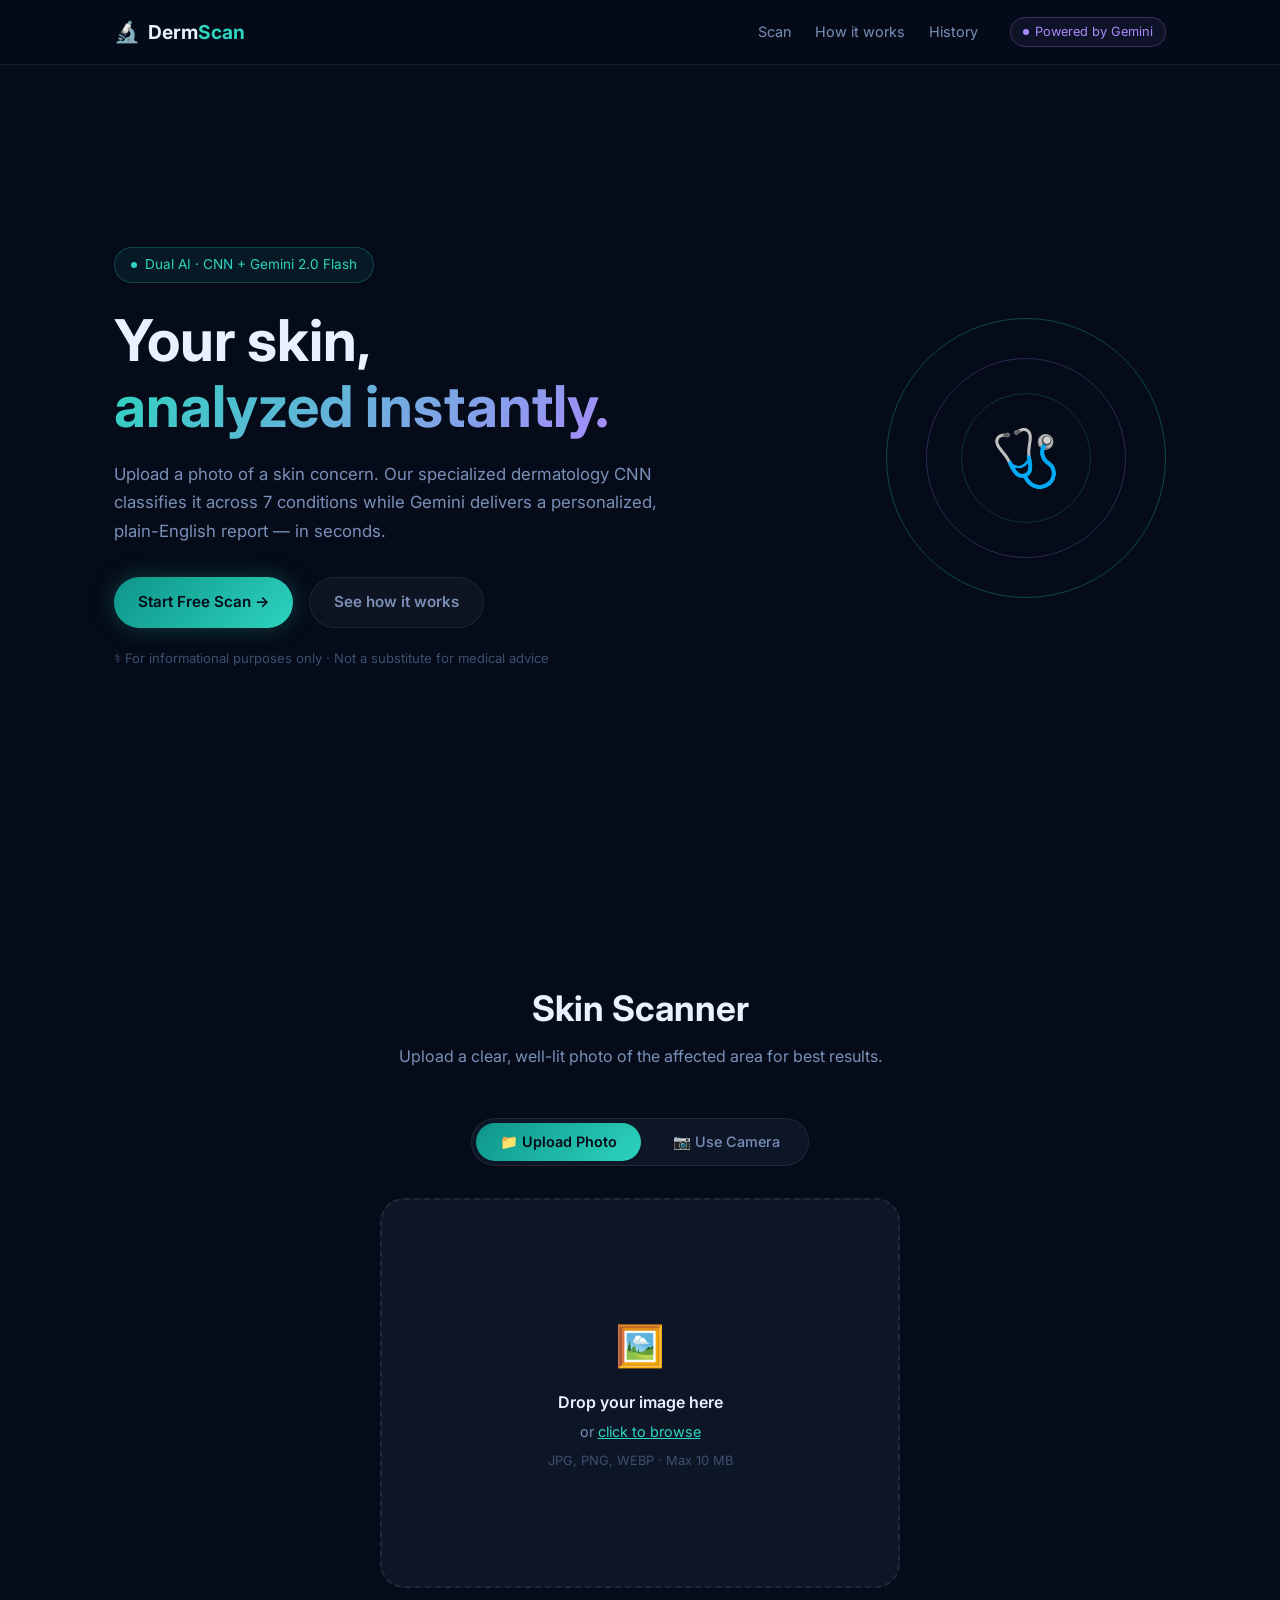
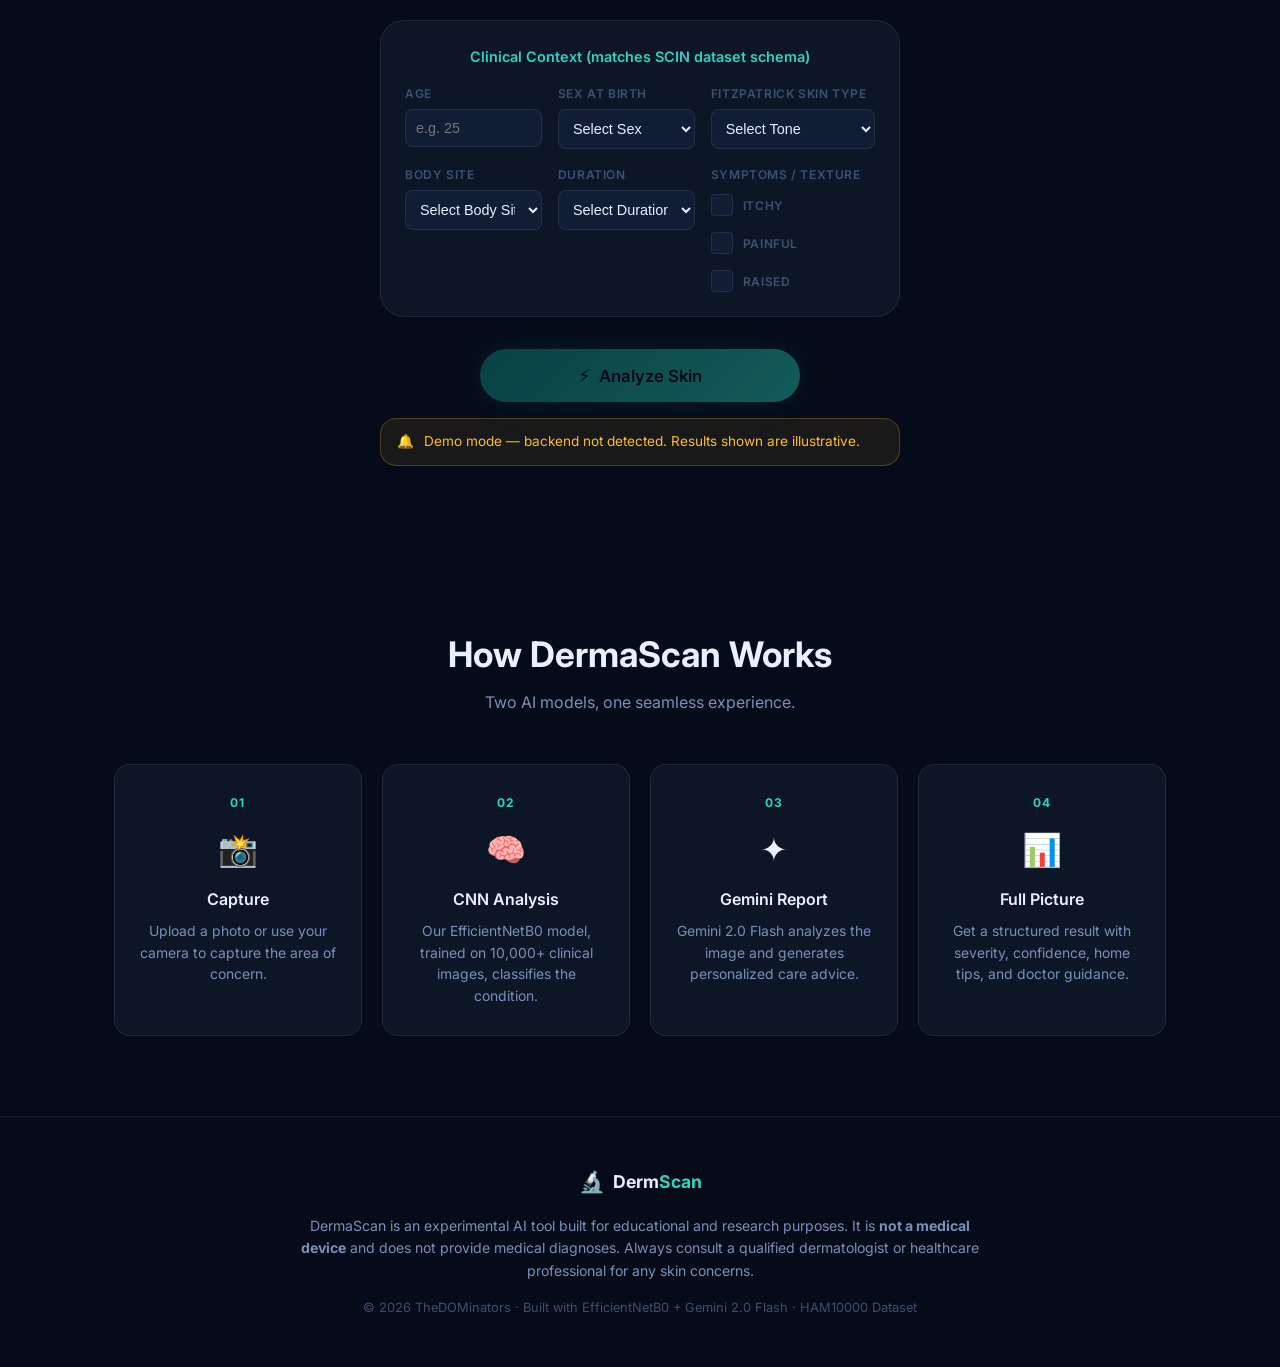
==== docs/index.html @ 25f5c659 "changed frontend to docs" ====
<!DOCTYPE html>
<html lang="en">
<head>
  <meta charset="UTF-8" />
  <meta name="viewport" content="width=device-width, initial-scale=1.0" />
  <title>DermaScan — AI Skin Condition Analyzer</title>
  <meta name="description" content="Upload a photo of a skin concern and get an instant dual-AI analysis powered by a specialized CNN and Gemini 2.0 Flash." />
  <meta name="theme-color" content="#050b18" />
  <meta property="og:title" content="DermaScan — AI Skin Condition Analyzer" />
  <meta property="og:description" content="Instant skin analysis powered by clinical AI + Gemini 2.0 Flash." />
  <link rel="preconnect" href="https://fonts.googleapis.com" />
  <link href="https://fonts.googleapis.com/css2?family=Inter:wght@300;400;500;600;700&display=swap" rel="stylesheet" />
  <link rel="stylesheet" href="https://cdnjs.cloudflare.com/ajax/libs/cropperjs/1.6.1/cropper.min.css" />
  <link rel="stylesheet" href="style.css" />
</head>
<body>

  <!-- Particles background -->
  <div id="particles" aria-hidden="true"></div>

  <!-- ── Navbar ───────────────────────────────────────────────────── -->
  <nav id="navbar">
    <div class="nav-inner">
      <a href="#" class="nav-logo">
        <span class="logo-icon">🔬</span>
        <span class="logo-text">Derm<span class="accent">Scan</span></span>
      </a>
      <div class="nav-links">
        <a href="#scanner">Scan</a>
        <a href="#how-it-works">How it works</a>
        <a href="#history">History</a>
      </div>
      <div class="nav-badge">
        <span class="gemini-dot"></span>Powered by Gemini
      </div>
    </div>
  </nav>

  <!-- ── Hero ─────────────────────────────────────────────────────── -->
  <section id="hero">
    <div class="hero-content">
      <div class="hero-chip">
        <span class="chip-dot"></span> Dual AI · CNN + Gemini 2.0 Flash
      </div>
      <h1 class="hero-title">
        Your skin,<br/>
        <span class="gradient-text">analyzed instantly.</span>
      </h1>
      <p class="hero-subtitle">
        Upload a photo of a skin concern. Our specialized dermatology CNN classifies it across
        7 conditions while Gemini delivers a personalized, plain-English report — in seconds.
      </p>
      <div class="hero-actions">
        <a href="#scanner" class="btn btn-primary" id="hero-cta">Start Free Scan →</a>
        <a href="#how-it-works" class="btn btn-ghost">See how it works</a>
      </div>
      <p class="hero-disclaimer">
        ⚕️ For informational purposes only · Not a substitute for medical advice
      </p>
    </div>
    <div class="hero-visual" aria-hidden="true">
      <div class="hero-ring ring-1"></div>
      <div class="hero-ring ring-2"></div>
      <div class="hero-ring ring-3"></div>
      <div class="hero-icon">🩺</div>
    </div>
  </section>

  <!-- ── Scanner ───────────────────────────────────────────────────── -->
  <section id="scanner">
    <div class="section-header">
      <h2>Skin Scanner</h2>
      <p>Upload a clear, well-lit photo of the affected area for best results.</p>
    </div>

    <!-- Tab switcher -->
    <div class="tab-bar" role="tablist">
      <button class="tab active" id="tab-upload" role="tab" aria-selected="true" aria-controls="panel-upload">
        📁 Upload Photo
      </button>
      <button class="tab" id="tab-camera" role="tab" aria-selected="false" aria-controls="panel-camera">
        📷 Use Camera
      </button>
    </div>

    <!-- Upload panel -->
    <div id="panel-upload" class="tab-panel" role="tabpanel">
      <div id="drop-zone" class="drop-zone" tabindex="0" aria-label="Click or drag an image here">
        <div class="drop-zone-ring" id="drop-ring"></div>
        <div class="drop-zone-inner">
          <div class="drop-icon">🖼️</div>
          <p class="drop-label">Drop your image here</p>
          <p class="drop-sub">or <span class="link-text">click to browse</span></p>
          <p class="drop-formats">JPG, PNG, WEBP · Max 10 MB</p>
        </div>
        <input type="file" id="file-input" accept="image/*" hidden aria-label="Upload skin image" />
      </div>
    </div>

    <!-- Camera panel -->
    <div id="panel-camera" class="tab-panel hidden" role="tabpanel">
      <div class="camera-wrapper">
        <video id="camera-video" autoplay playsinline muted></video>
        <div class="camera-overlay-ring"></div>
        <button id="snap-btn" class="btn btn-snap" aria-label="Take photo">📸 Capture</button>
        <button id="camera-stop" class="btn btn-ghost btn-sm camera-stop-btn" aria-label="Stop camera">✕ Stop</button>
      </div>
      <canvas id="camera-canvas" hidden></canvas>
    </div>

    <!-- Image preview -->
    <div id="preview-section" class="preview-section hidden">
      <div class="preview-card">
        <img id="preview-img" src="" alt="Uploaded skin image preview" />
        <button id="change-btn" class="btn btn-ghost btn-sm preview-change" aria-label="Change image">↩ Change</button>
      </div>
    </div>

    <!-- Patient Details -->
    <div id="patient-details" class="patient-details">
      <p class="details-title">Clinical Context (matches SCIN dataset schema)</p>
      <div class="details-grid">
        <div class="input-group">
          <label for="input-age">Age</label>
          <input type="number" id="input-age" step="5" min="0" max="100" placeholder="e.g. 25" />
        </div>
        <div class="input-group">
          <label for="input-gender">Sex at Birth</label>
          <select id="input-gender">
            <option value="">Select Sex</option>
            <option value="male">Male</option>
            <option value="female">Female</option>
            <option value="other">Other / Unspecified</option>
          </select>
        </div>
        <div class="input-group">
          <label for="input-skin-type">Fitzpatrick Skin Type</label>
          <select id="input-skin-type">
            <option value="">Select Tone</option>
            <option value="Type I">Type I (Pale, always burns)</option>
            <option value="Type II">Type II (Fair, usually burns)</option>
            <option value="Type III">Type III (Creamy, sometimes burns)</option>
            <option value="Type IV">Type IV (Olive, rarely burns)</option>
            <option value="Type V">Type V (Brown, very rarely burns)</option>
            <option value="Type VI">Type VI (Black, never burns)</option>
          </select>
        </div>
        <div class="input-group">
          <label for="input-localization">Body Site</label>
          <select id="input-localization">
            <option value="">Select Body Site</option>
            <option value="Face">Face</option>
            <option value="Head / Neck">Head / Neck</option>
            <option value="Chest / Abdomen">Chest / Abdomen</option>
            <option value="Back">Back</option>
            <option value="Arm / Hand">Arm / Hand</option>
            <option value="Leg / Foot">Leg / Foot</option>
            <option value="Genital / Groin">Genital / Groin</option>
            <option value="Scalp">Scalp</option>
            <option value="Trunk">Trunk (General)</option>
          </select>
        </div>
        <div class="input-group">
          <label for="input-duration">Duration</label>
          <select id="input-duration">
            <option value="">Select Duration</option>
            <option value="Days">A few days</option>
            <option value="Weeks">A few weeks</option>
            <option value="Months">A few months</option>
            <option value="Years">Years (Chronic)</option>
          </select>
        </div>
        <div class="input-group checkboxes">
          <label>Symptoms / Texture</label>
          <div class="checkbox-row">
            <label class="cb-label"><input type="checkbox" id="input-itchy" /> Itchy</label>
            <label class="cb-label"><input type="checkbox" id="input-painful" /> Painful</label>
            <label class="cb-label"><input type="checkbox" id="input-raised" /> Raised</label>
          </div>
        </div>
      </div>
    </div>

    <!-- Analyze button -->
    <div class="scan-actions">
      <button id="analyze-btn" class="btn btn-analyze" disabled aria-label="Analyze skin image">
        <span class="analyze-icon">⚡</span>
        <span id="analyze-label">Analyze Skin</span>
      </button>
    </div>

    <!-- Backend status notice -->
    <div id="demo-notice" class="demo-notice hidden">
      <span>🔔</span>
      <span>Demo mode — backend not detected. Results shown are illustrative.</span>
    </div>
  </section>

  <!-- ── Results ───────────────────────────────────────────────────── -->
  <section id="results" class="hidden">
    <div class="section-header">
      <h2>Analysis Results</h2>
      <p>Two AI systems working together to give you the full picture.</p>
    </div>

    <div class="results-grid">

      <!-- CNN Panel -->
      <div class="result-card cnn-card" id="cnn-panel">
        <div class="card-header">
          <div class="card-label cnn-label">
            <span class="label-dot teal-dot"></span> CNN Classification
          </div>
          <div id="cnn-loader" class="card-loader">
            <div class="skeleton skeleton-title"></div>
            <div class="skeleton skeleton-bar"></div>
            <div class="skeleton skeleton-bar short"></div>
            <div class="skeleton skeleton-bar shorter"></div>
          </div>
        </div>
        <div id="cnn-content" class="card-content hidden">
          <div class="condition-header">
            <div>
              <p class="condition-label">Detected Condition</p>
              <h3 id="cnn-condition" class="condition-name"></h3>
              <p id="cnn-common" class="condition-common"></p>
            </div>
            <div id="severity-pill" class="severity-pill"></div>
          </div>

          <div id="cnn-description" class="condition-description"></div>

          <div class="confidence-section">
            <p class="section-label">Top Predictions</p>
            <div id="confidence-bars" class="confidence-bars"></div>
          </div>

          <div id="seek-doctor-cta" class="seek-doctor hidden">
            <span class="cta-icon">🏥</span>
            <div>
              <strong>See a dermatologist soon</strong>
              <p>This condition warrants professional evaluation.</p>
            </div>
          </div>

          <div id="demo-cnn-tag" class="demo-tag hidden">⚡ Demo prediction</div>
        </div>
      </div>

      <!-- Gemini Panel -->
      <div class="result-card gemini-card" id="gemini-panel">
        <div class="card-header">
          <div class="card-label gemini-label">
            <span class="label-dot violet-dot"></span> Gemini AI Report
          </div>
          <div class="gemini-model-badge">gemini-3.1-pro ✦</div>
        </div>
        <div id="gemini-loader" class="card-loader">
          <div class="skeleton skeleton-title"></div>
          <div class="skeleton skeleton-text"></div>
          <div class="skeleton skeleton-text short"></div>
          <div class="skeleton skeleton-text"></div>
          <div class="skeleton skeleton-text shorter"></div>
        </div>
        <div id="gemini-content" class="card-content hidden">

          <div class="gemini-section">
            <p class="gemini-section-title">📋 What we observe</p>
            <p id="gemini-observations" class="gemini-text"></p>
          </div>

          <div class="gemini-section">
            <p class="gemini-section-title">💬 Explanation</p>
            <p id="gemini-explanation" class="gemini-text"></p>
          </div>

          <div id="urgency-banner" class="urgency-banner">
            <span id="urgency-icon" class="urgency-icon"></span>
            <div>
              <strong id="urgency-label"></strong>
              <p id="urgency-reason" class="urgency-reason"></p>
            </div>
          </div>

          <div class="gemini-two-col">
            <div class="gemini-section">
              <p class="gemini-section-title">💡 Care tips</p>
              <ul id="care-tips" class="gemini-list"></ul>
            </div>
            <div class="gemini-section">
              <p class="gemini-section-title">❓ Ask your doctor</p>
              <ul id="doctor-questions" class="gemini-list"></ul>
            </div>
          </div>

          <div class="gemini-disclaimer">
            <span>⚕️</span>
            <p id="gemini-disclaimer-text"></p>
          </div>

          <div id="demo-gemini-tag" class="demo-tag hidden">⚡ Demo report</div>
        </div>
      </div>
    </div>

    <div class="results-actions">
      <button id="new-scan-btn" class="btn btn-primary">🔄 New Scan</button>
    </div>
  </section>

  <!-- ── How it works ──────────────────────────────────────────────── -->
  <section id="how-it-works">
    <div class="section-header">
      <h2>How DermaScan Works</h2>
      <p>Two AI models, one seamless experience.</p>
    </div>
    <div class="steps-grid">
      <div class="step-card">
        <div class="step-num">01</div>
        <div class="step-icon">📸</div>
        <h3>Capture</h3>
        <p>Upload a photo or use your camera to capture the area of concern.</p>
      </div>
      <div class="step-card">
        <div class="step-num">02</div>
        <div class="step-icon">🧠</div>
        <h3>CNN Analysis</h3>
        <p>Our EfficientNetB0 model, trained on 10,000+ clinical images, classifies the condition.</p>
      </div>
      <div class="step-card">
        <div class="step-num">03</div>
        <div class="step-icon">✦</div>
        <h3>Gemini Report</h3>
        <p>Gemini 2.0 Flash analyzes the image and generates personalized care advice.</p>
      </div>
      <div class="step-card">
        <div class="step-num">04</div>
        <div class="step-icon">📊</div>
        <h3>Full Picture</h3>
        <p>Get a structured result with severity, confidence, home tips, and doctor guidance.</p>
      </div>
    </div>
  </section>

  <!-- ── Scan History ──────────────────────────────────────────────── -->
  <section id="history" class="hidden">
    <div class="section-header">
      <h2>Scan History</h2>
      <p>Your last 5 scans, stored locally in your browser.</p>
      <button id="clear-history" class="btn btn-ghost btn-sm">Clear history</button>
    </div>
    <div id="history-grid" class="history-grid"></div>
  </section>

  <!-- ── Footer ────────────────────────────────────────────────────── -->
  <footer id="footer">
    <div class="footer-inner">
      <div class="footer-logo">
        <span class="logo-icon">🔬</span>
        <span class="logo-text">Derm<span class="accent">Scan</span></span>
      </div>
      <p class="footer-disclaimer">
        DermaScan is an experimental AI tool built for educational and research purposes.
        It is <strong>not a medical device</strong> and does not provide medical diagnoses.
        Always consult a qualified dermatologist or healthcare professional for any skin concerns.
      </p>
      <p class="footer-copy">© 2026 TheDOMinators · Built with EfficientNetB0 + Gemini 2.0 Flash · HAM10000 Dataset</p>
    </div>
  </footer>

  <!-- ── Image Editor Modal ────────────────────────────────────── -->
  <div id="editor-modal" class="modal hidden">
    <div class="modal-content editor-content">
      <div class="modal-header">
        <h3>Prepare Image</h3>
        <button class="btn-close" id="editor-close">✕</button>
      </div>
      <div class="editor-body">
        <div class="cropper-container">
          <img id="editor-img" src="" alt="Image to crop" />
        </div>
        <div class="editor-controls">
          <p class="control-hint">Adjust exposure to match professional dermoscopy</p>
          
          <div class="control-group">
            <label>Brightness</label>
            <input type="range" id="adj-brightness" min="0" max="200" value="100" />
          </div>
          <div class="control-group">
            <label>Contrast</label>
            <input type="range" id="adj-contrast" min="0" max="200" value="100" />
          </div>
          <div class="control-group">
            <label>Saturation</label>
            <input type="range" id="adj-saturation" min="0" max="200" value="100" />
          </div>

          <div class="editor-actions-secondary">
            <button id="btn-rotate" class="btn btn-ghost btn-sm" title="Rotate 90°">🔄 Rotate</button>
            <button id="btn-reset-adj" class="btn btn-ghost btn-sm">🧹 Reset All</button>
          </div>
        </div>
      </div>
      <div class="modal-footer">
        <button id="editor-cancel" class="btn btn-ghost">Cancel</button>
        <button id="editor-apply" class="btn btn-primary">Apply & Save →</button>
      </div>
    </div>
  </div>

  <script src="https://cdnjs.cloudflare.com/ajax/libs/cropperjs/1.6.1/cropper.min.js"></script>
  <script src="main.js"></script>
</body>
</html>
---- docs/style.css ----
/* ── Tokens ─────────────────────────────────────────── */
:root {
  --bg: #050b18; --bg2: #0d1627; --bg3: #111d35;
  --glass: rgba(255,255,255,0.04); --glass-h: rgba(255,255,255,0.07);
  --border: rgba(255,255,255,0.08); --border-h: rgba(255,255,255,0.18);
  --teal: #2dd4bf; --teal-d: #0d9488; --teal-glow: rgba(45,212,191,0.25);
  --violet: #a78bfa; --violet-d: #7c3aed; --violet-glow: rgba(167,139,250,0.25);
  --emerald: #34d399; --amber: #fbbf24; --red: #f87171;
  --text: #e8f1ff; --text2: #7a90b8; --text3: #3d5070;
  --font: 'Inter', system-ui, sans-serif;
  --r: 16px; --r-lg: 24px; --r-pill: 999px;
}
*, *::before, *::after { box-sizing: border-box; margin: 0; padding: 0; }
html { scroll-behavior: smooth; }
body { background: var(--bg); color: var(--text); font-family: var(--font);
  font-size: 16px; line-height: 1.6; overflow-x: hidden; }
a { color: inherit; text-decoration: none; }
button { cursor: pointer; font-family: var(--font); }
.hidden { display: none !important; }
.accent { color: var(--teal); }

/* ── Particles ──────────────────────────────────────── */
#particles { position: fixed; inset: 0; pointer-events: none; z-index: 0; overflow: hidden; }
.particle { position: absolute; border-radius: 50%;
  background: radial-gradient(circle, var(--teal) 0%, transparent 70%);
  animation: float-p linear infinite; opacity: 0; }
@keyframes float-p {
  0% { transform: translateY(100vh) scale(0); opacity: 0; }
  10% { opacity: 0.15; }
  90% { opacity: 0.08; }
  100% { transform: translateY(-10vh) scale(1); opacity: 0; }
}

/* ── Navbar ─────────────────────────────────────────── */
#navbar { position: fixed; top: 0; width: 100%; z-index: 100;
  background: rgba(5,11,24,0.8); backdrop-filter: blur(20px);
  border-bottom: 1px solid var(--border); }
.nav-inner { max-width: 1100px; margin: 0 auto; padding: 0 24px;
  height: 64px; display: flex; align-items: center; gap: 32px; }
.nav-logo { display: flex; align-items: center; gap: 8px; font-weight: 700; font-size: 1.2rem; }
.logo-icon { font-size: 1.3rem; }
.nav-links { display: flex; gap: 24px; margin-left: auto; }
.nav-links a { color: var(--text2); font-size: 0.9rem; transition: color .2s; }
.nav-links a:hover { color: var(--teal); }
.nav-badge { display: flex; align-items: center; gap: 6px; font-size: 0.8rem;
  color: var(--violet); padding: 4px 12px; border: 1px solid var(--violet-glow);
  border-radius: var(--r-pill); background: rgba(167,139,250,0.07); }
.gemini-dot { width: 6px; height: 6px; border-radius: 50%;
  background: var(--violet); animation: blink 2s ease-in-out infinite; }
@keyframes blink { 0%,100%{opacity:1} 50%{opacity:0.3} }

/* ── Buttons ────────────────────────────────────────── */
.btn { display: inline-flex; align-items: center; gap: 8px; padding: 12px 24px;
  border-radius: var(--r-pill); border: none; font-size: 0.95rem; font-weight: 600;
  transition: all .2s; white-space: nowrap; }
.btn-primary { background: linear-gradient(135deg, var(--teal-d), var(--teal));
  color: #050b18; box-shadow: 0 0 24px var(--teal-glow); }
.btn-primary:hover { transform: translateY(-2px); box-shadow: 0 0 40px var(--teal-glow); }
.btn-ghost { background: var(--glass); color: var(--text2);
  border: 1px solid var(--border); backdrop-filter: blur(8px); }
.btn-ghost:hover { border-color: var(--border-h); color: var(--text); background: var(--glass-h); }
.btn-sm { padding: 8px 16px; font-size: 0.85rem; }
.btn-analyze { width: 100%; max-width: 320px; justify-content: center; padding: 16px 32px;
  font-size: 1.05rem; background: linear-gradient(135deg, var(--teal-d), var(--teal));
  color: #050b18; border: none; border-radius: var(--r-pill);
  box-shadow: 0 0 32px var(--teal-glow); transition: all .3s; }
.btn-analyze:hover:not(:disabled) { transform: translateY(-3px); box-shadow: 0 0 56px var(--teal-glow); }
.btn-analyze:disabled { opacity: 0.4; cursor: not-allowed; }
.btn-snap { background: rgba(45,212,191,0.15); color: var(--teal);
  border: 2px solid var(--teal); border-radius: var(--r-pill);
  padding: 12px 28px; font-size: 1rem; font-weight: 600; }
.btn-snap:hover { background: rgba(45,212,191,0.3); }

/* ── Section layout ─────────────────────────────────── */
section { position: relative; z-index: 1; max-width: 1100px;
  margin: 0 auto; padding: 80px 24px; }
.section-header { text-align: center; margin-bottom: 48px; }
.section-header h2 { font-size: clamp(1.6rem, 3vw, 2.2rem); font-weight: 700; margin-bottom: 8px; }
.section-header p { color: var(--text2); font-size: 1rem; }

/* ── Hero ───────────────────────────────────────────── */
#hero { min-height: 100vh; display: flex; align-items: center;
  justify-content: space-between; gap: 48px; padding-top: 96px; max-width: 1100px; }
.hero-content { flex: 1; max-width: 580px; }
.hero-chip { display: inline-flex; align-items: center; gap: 8px; font-size: 0.85rem;
  color: var(--teal); padding: 6px 16px; border: 1px solid var(--teal-glow);
  border-radius: var(--r-pill); background: rgba(45,212,191,0.07); margin-bottom: 24px; }
.chip-dot { width: 6px; height: 6px; border-radius: 50%;
  background: var(--teal); animation: blink 1.5s ease-in-out infinite; }
.hero-title { font-size: clamp(2.4rem, 5vw, 3.6rem); font-weight: 700;
  line-height: 1.15; margin-bottom: 20px; }
.gradient-text { background: linear-gradient(135deg, var(--teal), var(--violet));
  -webkit-background-clip: text; -webkit-text-fill-color: transparent; background-clip: text; }
.hero-subtitle { color: var(--text2); font-size: 1.05rem; line-height: 1.7; margin-bottom: 32px; }
.hero-actions { display: flex; gap: 16px; flex-wrap: wrap; margin-bottom: 20px; }
.hero-disclaimer { color: var(--text3); font-size: 0.82rem; }
.hero-visual { flex: 0 0 auto; position: relative; width: 280px; height: 280px; display: grid;
  place-items: center; }
.hero-ring { position: absolute; border-radius: 50%; border: 1px solid; animation: spin-ring linear infinite; }
.ring-1 { width: 280px; height: 280px; border-color: rgba(45,212,191,0.3); animation-duration: 12s; }
.ring-2 { width: 200px; height: 200px; border-color: rgba(167,139,250,0.25); animation-duration: 8s; animation-direction: reverse; }
.ring-3 { width: 130px; height: 130px; border-color: rgba(45,212,191,0.2); animation-duration: 16s; }
@keyframes spin-ring { from{transform:rotate(0deg)} to{transform:rotate(360deg)} }
.hero-icon { font-size: 3.5rem; animation: pulse-icon 3s ease-in-out infinite; }
@keyframes pulse-icon { 0%,100%{transform:scale(1)} 50%{transform:scale(1.1)} }

/* ── Tabs ───────────────────────────────────────────── */
.tab-bar { display: flex; gap: 8px; background: var(--bg2); border-radius: var(--r-pill);
  padding: 4px; width: fit-content; margin: 0 auto 32px; border: 1px solid var(--border); }
.tab { padding: 10px 24px; border-radius: var(--r-pill); border: none;
  background: transparent; color: var(--text2); font-size: 0.9rem; font-weight: 500; transition: all .2s; }
.tab.active { background: linear-gradient(135deg, var(--teal-d), var(--teal));
  color: #050b18; font-weight: 600; }

/* ── Drop Zone ──────────────────────────────────────── */
.drop-zone { position: relative; width: 100%; max-width: 520px; margin: 0 auto;
  aspect-ratio: 4/3; border-radius: var(--r-lg); border: 2px dashed var(--border);
  display: grid; place-items: center; cursor: pointer; transition: all .3s;
  overflow: hidden; background: var(--bg2); }
.drop-zone:hover, .drop-zone.drag-over { border-color: var(--teal); background: rgba(45,212,191,0.04); }
.drop-zone.drag-over { transform: scale(1.01); box-shadow: 0 0 40px var(--teal-glow); }
.drop-zone-ring { position: absolute; inset: -2px; border-radius: inherit;
  border: 2px solid transparent; pointer-events: none; }
.drop-zone.scanning .drop-zone-ring {
  border-color: var(--teal);
  animation: scan-spin 1.5s linear infinite;
  background: conic-gradient(from 0deg, var(--teal) 0%, transparent 60%);
  -webkit-mask: padding-box, padding-box;
  mask: padding-box, padding-box; }
@keyframes scan-spin { to { transform: rotate(360deg); } }
.drop-zone-inner { text-align: center; padding: 32px; z-index: 1; }
.drop-icon { font-size: 2.5rem; margin-bottom: 12px; }
.drop-label { font-size: 1rem; font-weight: 600; margin-bottom: 4px; }
.drop-sub { color: var(--text2); font-size: 0.9rem; }
.link-text { color: var(--teal); cursor: pointer; text-decoration: underline; }
.drop-formats { color: var(--text3); font-size: 0.8rem; margin-top: 8px; }

/* ── Camera ─────────────────────────────────────────── */
.camera-wrapper { position: relative; width: 100%; max-width: 520px; margin: 0 auto;
  border-radius: var(--r-lg); overflow: hidden; background: #000;
  aspect-ratio: 4/3; display: grid; place-items: center; }
#camera-video { width: 100%; height: 100%; object-fit: cover; border-radius: var(--r-lg); }
.camera-overlay-ring { position: absolute; width: 60%; aspect-ratio: 1;
  border: 2px solid rgba(45,212,191,0.5); border-radius: 50%; pointer-events: none; }
#snap-btn { position: absolute; bottom: 20px; left: 50%; transform: translateX(-50%); z-index: 2; }
.camera-stop-btn { position: absolute; top: 12px; right: 12px; z-index: 2; }

/* ── Preview ────────────────────────────────────────── */
.preview-section { margin-top: 24px; }
.preview-card { position: relative; width: fit-content; margin: 0 auto; }
.preview-card img { max-width: 300px; max-height: 220px; object-fit: cover;
  border-radius: var(--r); border: 2px solid var(--teal); box-shadow: 0 0 24px var(--teal-glow); }
.preview-change { position: absolute; top: 8px; right: 8px; }
.scan-actions { text-align: center; margin-top: 32px; }
.analyze-icon { font-size: 1.1rem; }

/* ── Patient Details ────────────────────────────────── */
.patient-details { margin: 32px auto; max-width: 520px; background: var(--bg2);
  padding: 24px; border-radius: var(--r-lg); border: 1px solid var(--border); }
.details-title { font-size: 0.9rem; font-weight: 600; color: var(--teal); margin-bottom: 16px; text-align: center; }
.details-grid { display: grid; grid-template-columns: 1fr 1fr 1.2fr; gap: 16px; }
.input-group { display: flex; flex-direction: column; gap: 6px; }
.input-group label { font-size: 0.75rem; font-weight: 600; color: var(--text3); text-transform: uppercase; letter-spacing: 0.05em; }
.input-group input, .input-group select { background: var(--bg3); border: 1px solid var(--border);
  border-radius: 8px; padding: 10px; color: var(--text); font-size: 0.9rem; transition: all .2s; width: 100%; }
.input-group input:focus, .input-group select:focus { border-color: var(--teal); outline: none; background: rgba(45,212,191,0.03); }

/* ── Custom Checkboxes ─────────────────────────────── */
.checkbox-row { display: flex; gap: 16px; margin-top: 4px; flex-wrap: wrap; }
.cb-label { display: flex; align-items: center; gap: 10px; cursor: pointer;
  font-size: 0.88rem; color: var(--text2); transition: color .2s; }
.cb-label:hover { color: var(--text); }
.cb-label input[type="checkbox"] { appearance: none; -webkit-appearance: none;
  width: 18px; height: 18px; border: 1px solid var(--border); border-radius: 4px;
  background: var(--bg3); cursor: pointer; position: relative; transition: all .2s; }
.cb-label input[type="checkbox"]:checked { background: var(--teal); border-color: var(--teal);
  box-shadow: 0 0 10px var(--teal-glow); }
.cb-label input[type="checkbox"]:checked::after { content: '✓'; position: absolute;
  top: 50%; left: 50%; transform: translate(-50%, -50%); color: #050b18;
  font-size: 12px; font-weight: 800; }
.cb-label input[type="checkbox"]:focus { border-color: var(--teal); outline: none; }

/* ── Demo notice ────────────────────────────────────── */
.demo-notice { display: flex; align-items: center; gap: 10px; margin: 16px auto 0;
  max-width: 520px; padding: 12px 16px; border-radius: var(--r);
  background: rgba(251,191,36,0.08); border: 1px solid rgba(251,191,36,0.25);
  color: var(--amber); font-size: 0.85rem; }

/* ── Results ────────────────────────────────────────── */
.results-grid { display: grid; grid-template-columns: 1fr 1fr; gap: 24px; }
.result-card { border-radius: var(--r-lg); padding: 28px; background: var(--bg2);
  border: 1px solid var(--border); animation: fade-up .5s ease both; }
.cnn-card { border-top: 3px solid var(--teal); }
.gemini-card { border-top: 3px solid var(--violet); }
@keyframes fade-up {
  from { opacity: 0; transform: translateY(24px); }
  to   { opacity: 1; transform: translateY(0); }
}
.card-header { display: flex; justify-content: space-between; align-items: center; margin-bottom: 20px; }
.card-label { display: flex; align-items: center; gap: 8px; font-weight: 600; font-size: 0.9rem; }
.label-dot { width: 8px; height: 8px; border-radius: 50%; }
.teal-dot { background: var(--teal); box-shadow: 0 0 8px var(--teal); }
.violet-dot { background: var(--violet); box-shadow: 0 0 8px var(--violet); }
.gemini-model-badge { font-size: 0.75rem; color: var(--violet);
  padding: 3px 10px; border: 1px solid var(--violet-glow);
  border-radius: var(--r-pill); background: rgba(167,139,250,0.07); }

/* ── Skeletons ──────────────────────────────────────── */
.skeleton { border-radius: 6px; background: linear-gradient(90deg, var(--bg3) 25%, var(--bg2) 50%, var(--bg3) 75%);
  background-size: 200% 100%; animation: shimmer 1.5s infinite; margin-bottom: 12px; height: 16px; }
.skeleton-title { height: 24px; width: 65%; }
.skeleton-bar { height: 14px; }
.skeleton-text { height: 13px; }
.short { width: 75%; }
.shorter { width: 50%; }
@keyframes shimmer { 0%{background-position:200% 0} 100%{background-position:-200% 0} }

/* ── CNN content ────────────────────────────────────── */
.condition-header { display: flex; justify-content: space-between;
  align-items: flex-start; gap: 12px; margin-bottom: 16px; }
.condition-label { font-size: 0.75rem; color: var(--text3); text-transform: uppercase;
  letter-spacing: 0.08em; margin-bottom: 4px; }
.condition-name { font-size: 1.4rem; font-weight: 700; color: var(--text); }
.condition-common { color: var(--text2); font-size: 0.9rem; margin-top: 2px; }
.condition-description { color: var(--text2); font-size: 0.9rem; line-height: 1.6;
  margin-bottom: 20px; padding: 14px; background: var(--glass);
  border-radius: var(--r); border: 1px solid var(--border); }
.section-label { font-size: 0.75rem; text-transform: uppercase; letter-spacing: 0.08em;
  color: var(--text3); margin-bottom: 10px; }
.confidence-bars { display: flex; flex-direction: column; gap: 10px; }
.conf-item { display: flex; flex-direction: column; gap: 4px; }
.conf-header { display: flex; justify-content: space-between; font-size: 0.85rem; }
.conf-label { font-weight: 500; }
.conf-pct { color: var(--teal); font-weight: 600; }
.conf-track { height: 7px; background: var(--bg3); border-radius: var(--r-pill); overflow: hidden; }
.conf-fill { height: 100%; border-radius: var(--r-pill); width: 0;
  background: linear-gradient(90deg, var(--teal-d), var(--teal));
  transition: width 1s cubic-bezier(.4,0,.2,1); }
.conf-fill.top { box-shadow: 0 0 10px var(--teal-glow); }

/* ── Severity pill ──────────────────────────────────── */
.severity-pill { padding: 6px 14px; border-radius: var(--r-pill);
  font-size: 0.78rem; font-weight: 700; white-space: nowrap; }
.sev-low  { background: rgba(52,211,153,0.15); color: var(--emerald); border: 1px solid rgba(52,211,153,0.3); }
.sev-medium { background: rgba(251,191,36,0.15); color: var(--amber); border: 1px solid rgba(251,191,36,0.3); }
.sev-high  { background: rgba(248,113,113,0.15); color: var(--red); border: 1px solid rgba(248,113,113,0.3); }

/* ── Seek doctor CTA ────────────────────────────────── */
.seek-doctor { display: flex; align-items: flex-start; gap: 12px; margin-top: 20px;
  padding: 14px; border-radius: var(--r); background: rgba(248,113,113,0.07);
  border: 1px solid rgba(248,113,113,0.25); color: var(--text2); font-size: 0.88rem; }
.seek-doctor strong { display: block; color: var(--red); margin-bottom: 2px; }
.cta-icon { font-size: 1.4rem; flex-shrink: 0; }

/* ── Gemini content ─────────────────────────────────── */
.gemini-section { margin-bottom: 18px; }
.gemini-section-title { font-size: 0.82rem; font-weight: 700; color: var(--violet);
  text-transform: uppercase; letter-spacing: 0.06em; margin-bottom: 8px; }
.gemini-text { color: var(--text2); font-size: 0.9rem; line-height: 1.65; }
.gemini-list { display: flex; flex-direction: column; gap: 8px; list-style: none; padding: 0; }
.gemini-list li { color: var(--text2); font-size: 0.88rem; line-height: 1.5;
  padding: 8px 12px; background: var(--glass); border-radius: 8px;
  border-left: 3px solid var(--violet); }
.gemini-two-col { display: grid; grid-template-columns: 1fr 1fr; gap: 16px; }
.urgency-banner { display: flex; align-items: flex-start; gap: 12px; padding: 14px;
  border-radius: var(--r); margin-bottom: 18px; }
.urgency-banner.u-monitor { background: rgba(52,211,153,0.07); border: 1px solid rgba(52,211,153,0.25); }
.urgency-banner.u-schedule { background: rgba(251,191,36,0.07); border: 1px solid rgba(251,191,36,0.25); }
.urgency-banner.u-seek_care { background: rgba(248,113,113,0.07); border: 1px solid rgba(248,113,113,0.3); }
.urgency-icon { font-size: 1.5rem; }
.urgency-banner strong { display: block; margin-bottom: 2px; font-size: 0.95rem; }
.urgency-reason { color: var(--text2); font-size: 0.85rem; }
.gemini-disclaimer { display: flex; gap: 8px; padding: 12px;
  background: rgba(255,255,255,0.03); border-radius: 8px; margin-top: 12px;
  border: 1px solid var(--border); color: var(--text3); font-size: 0.8rem; line-height: 1.5; }
.demo-tag { margin-top: 12px; font-size: 0.75rem; color: var(--amber);
  padding: 4px 10px; border-radius: var(--r-pill);
  background: rgba(251,191,36,0.08); width: fit-content; }
.results-actions { text-align: center; margin-top: 32px; }

/* ── How it works ───────────────────────────────────── */
.steps-grid { display: grid; grid-template-columns: repeat(4, 1fr); gap: 20px; }
.step-card { background: var(--bg2); border: 1px solid var(--border);
  border-radius: var(--r); padding: 28px 20px; text-align: center;
  transition: border-color .2s, transform .2s; }
.step-card:hover { border-color: var(--teal-glow); transform: translateY(-4px); }
.step-num { font-size: 0.75rem; color: var(--teal); font-weight: 700;
  letter-spacing: 0.1em; margin-bottom: 12px; }
.step-icon { font-size: 2rem; margin-bottom: 12px; }
.step-card h3 { font-size: 1rem; font-weight: 600; margin-bottom: 8px; }
.step-card p { color: var(--text2); font-size: 0.87rem; line-height: 1.55; }

/* ── History ────────────────────────────────────────── */
.history-grid { display: grid; grid-template-columns: repeat(auto-fill, minmax(200px, 1fr)); gap: 16px; }
.history-card { background: var(--bg2); border: 1px solid var(--border); border-radius: var(--r);
  overflow: hidden; cursor: pointer; transition: all .2s; }
.history-card:hover { border-color: var(--teal-glow); transform: translateY(-2px); }
.history-thumb { width: 100%; aspect-ratio: 4/3; object-fit: cover; }
.history-info { padding: 12px; }
.history-condition { font-size: 0.88rem; font-weight: 600; margin-bottom: 2px; }
.history-meta { font-size: 0.78rem; color: var(--text3); }

/* ── Footer ─────────────────────────────────────────── */
#footer { border-top: 1px solid var(--border); padding: 48px 24px; text-align: center; }
.footer-inner { max-width: 700px; margin: 0 auto; }
.footer-logo { display: flex; align-items: center; justify-content: center; gap: 8px;
  font-size: 1.1rem; font-weight: 700; margin-bottom: 16px; }
.footer-disclaimer { color: var(--text2); font-size: 0.88rem; line-height: 1.6; margin-bottom: 16px; }
.footer-copy { color: var(--text3); font-size: 0.8rem; }

/* ── Responsive ─────────────────────────────────────── */
@media (max-width: 900px) {
  #hero { flex-direction: column; text-align: center; padding-top: 120px; }
  .hero-actions { justify-content: center; }
  .hero-visual { display: none; }
  .results-grid { grid-template-columns: 1fr; }
  .steps-grid { grid-template-columns: 1fr 1fr; }
  .gemini-two-col { grid-template-columns: 1fr; }
}
@media (max-width: 600px) {
  .nav-links { display: none; }
  .steps-grid { grid-template-columns: 1fr; }
  .condition-header { flex-direction: column; }
  .details-grid { grid-template-columns: 1fr; }
}

/* ── Modals ─────────────────────────────────────────── */
.modal { position: fixed; inset: 0; z-index: 200; display: grid; place-items: center;
  background: rgba(5,11,24,0.8); backdrop-filter: blur(12px); padding: 24px; }
.modal-content { background: var(--bg2); border: 1px solid var(--border);
  border-radius: var(--r-lg); width: 100%; max-width: 800px; max-height: 95vh;
  display: flex; flex-direction: column; overflow: hidden; animation: modal-in .3s ease-out; }
@keyframes modal-in { from{opacity:0; transform:scale(0.95)} to{opacity:1; transform:scale(1)} }
.modal-header { padding: 20px 24px; border-bottom: 1px solid var(--border);
  display: flex; justify-content: space-between; align-items: center; }
.modal-header h3 { font-size: 1.2rem; font-weight: 700; }
.btn-close { background: none; border: none; color: var(--text3); font-size: 1.2rem; transition: color .2s; }
.btn-close:hover { color: var(--text); }
.editor-body { flex: 1; overflow-y: auto; padding: 24px; display: grid; grid-template-columns: 1fr 280px; gap: 24px; }
@media (max-width: 800px) { .editor-body { grid-template-columns: 1fr; } }
.modal-footer { padding: 16px 24px; border-top: 1px solid var(--border);
  display: flex; justify-content: flex-end; gap: 12px; background: var(--bg); }

/* ── Editor specific ────────────────────────────────── */
.cropper-container { background: #000; border-radius: var(--r); overflow: hidden;
  width: 100%; min-height: 300px; display: grid; place-items: center; border: 1px solid var(--border); }
.cropper-container img { max-width: 100%; display: block; }
.editor-controls { display: flex; flex-direction: column; gap: 20px; }
.control-hint { font-size: 0.82rem; color: var(--text3); line-height: 1.5; margin-bottom: 8px; }
.control-group { display: flex; flex-direction: column; gap: 8px; }
.control-group label { font-size: 0.72rem; font-weight: 700; text-transform: uppercase; letter-spacing: 0.05em; color: var(--text2); }
.control-group input[type="range"] { -webkit-appearance: none; appearance: none;
  background: var(--bg3); height: 6px; border-radius: var(--r-pill); outline: none; cursor: pointer; }
.control-group input[type="range"]::-webkit-slider-thumb { -webkit-appearance: none;
  width: 20px; height: 20px; background: var(--teal); border-radius: 50%; cursor: pointer;
  box-shadow: 0 0 10px var(--teal-glow); border: 2px solid var(--bg2); transition: transform .1s; }
.control-group input[type="range"]::-webkit-slider-thumb:hover { transform: scale(1.1); }

.editor-actions-secondary { display: flex; gap: 8px; margin-top: auto; padding-top: 16px; border-top: 1px solid var(--border); }
.editor-actions-secondary .btn { flex: 1; justify-content: center; }
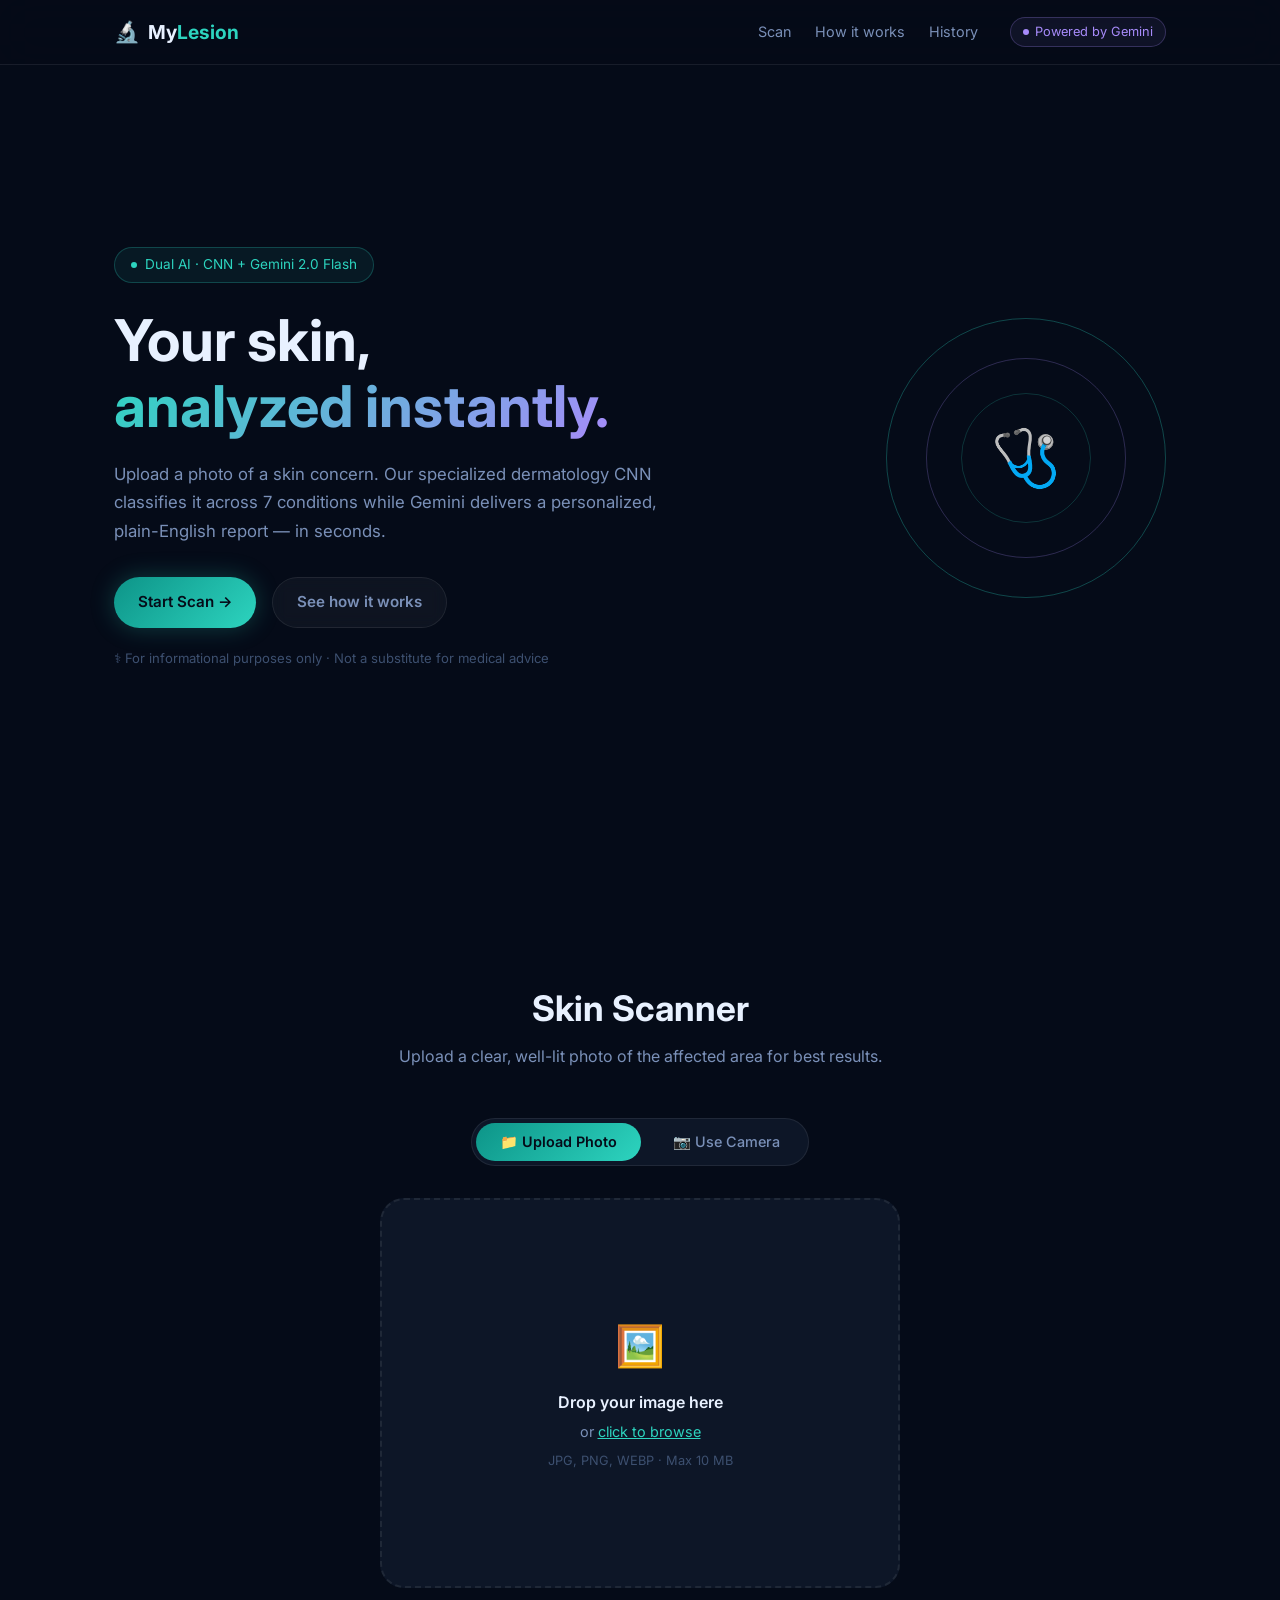
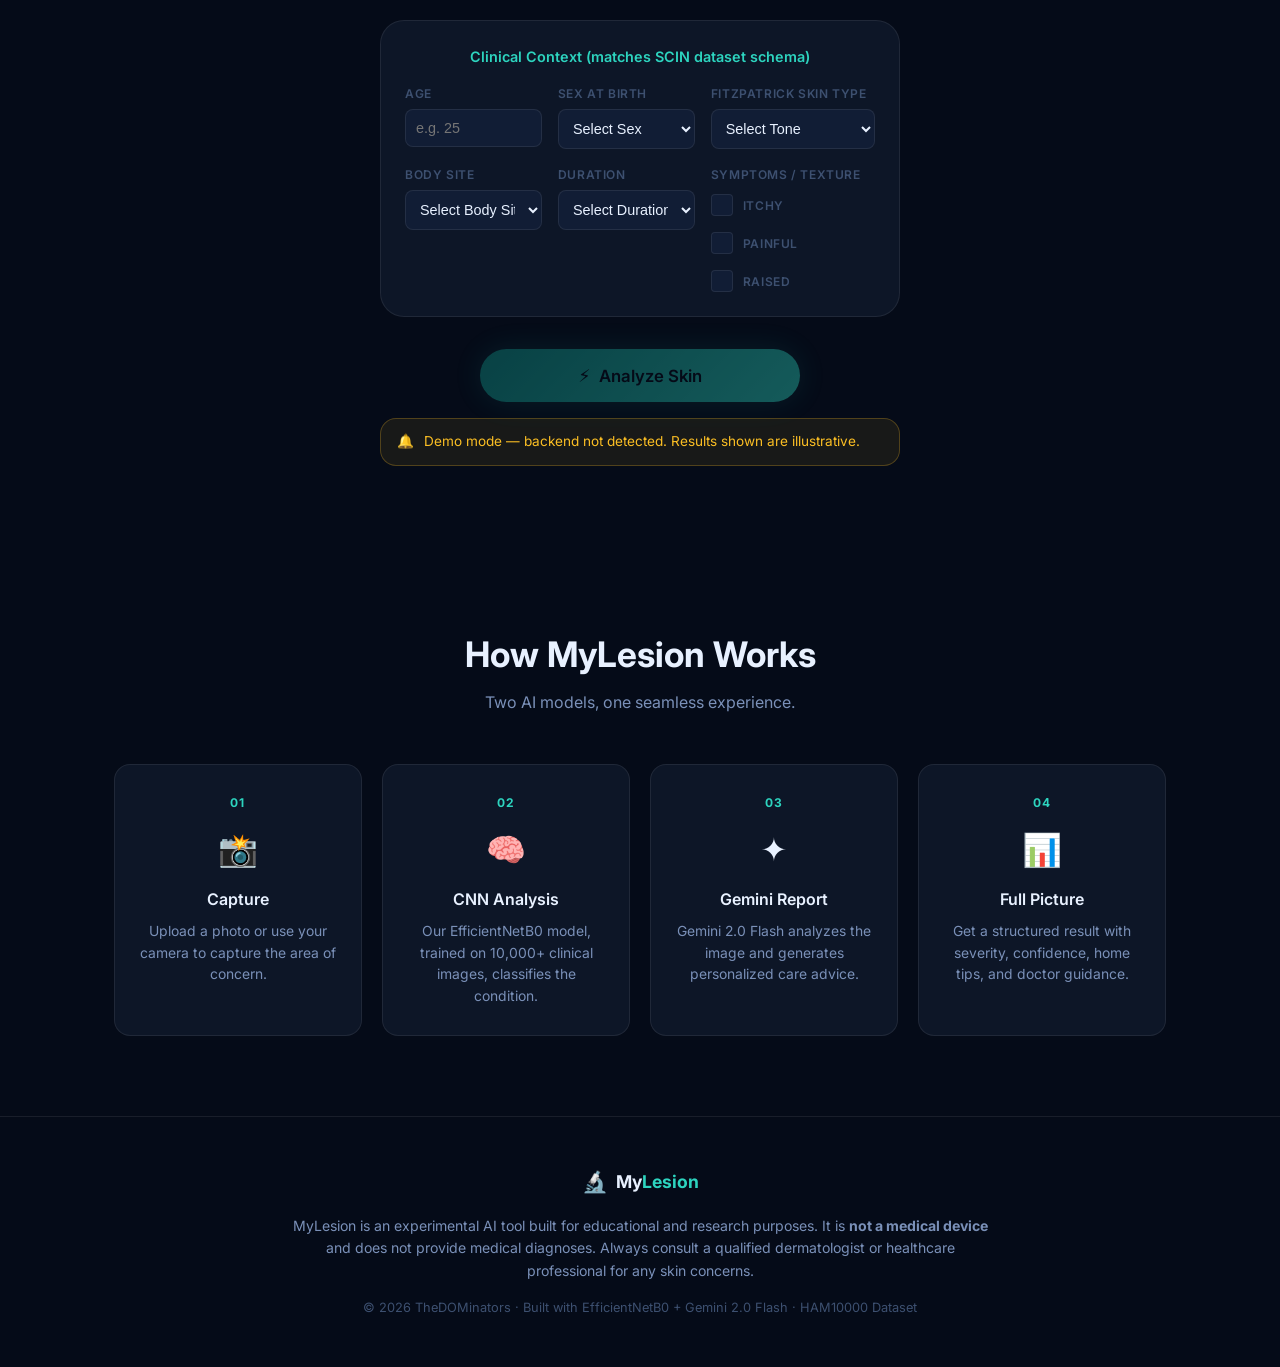
==== commit ea66a3b2: "Change to MyLesion" ====
--- a/docs/index.html
+++ b/docs/index.html
@@ -1,18 +1,21 @@
 <!DOCTYPE html>
 <html lang="en">
+
 <head>
   <meta charset="UTF-8" />
   <meta name="viewport" content="width=device-width, initial-scale=1.0" />
-  <title>DermaScan — AI Skin Condition Analyzer</title>
-  <meta name="description" content="Upload a photo of a skin concern and get an instant dual-AI analysis powered by a specialized CNN and Gemini 2.0 Flash." />
+  <title>MyLesion — AI Skin Condition Analyzer</title>
+  <meta name="description"
+    content="Upload a photo of a skin concern and get an instant dual-AI analysis powered by a specialized CNN and Gemini 2.0 Flash." />
   <meta name="theme-color" content="#050b18" />
-  <meta property="og:title" content="DermaScan — AI Skin Condition Analyzer" />
-  <meta property="og:description" content="Instant skin analysis powered by clinical AI + Gemini 2.0 Flash." />
+  <meta property="og:title" content="MyLesion — AI Skin Condition Analyzer" />
+  <meta property="og:description" content="Instant skin analysis powered by clinical AI + Gemini 3.." />
   <link rel="preconnect" href="https://fonts.googleapis.com" />
   <link href="https://fonts.googleapis.com/css2?family=Inter:wght@300;400;500;600;700&display=swap" rel="stylesheet" />
   <link rel="stylesheet" href="https://cdnjs.cloudflare.com/ajax/libs/cropperjs/1.6.1/cropper.min.css" />
   <link rel="stylesheet" href="style.css" />
 </head>
+
 <body>
 
   <!-- Particles background -->
@@ -23,7 +26,7 @@
     <div class="nav-inner">
       <a href="#" class="nav-logo">
         <span class="logo-icon">🔬</span>
-        <span class="logo-text">Derm<span class="accent">Scan</span></span>
+        <span class="logo-text">My<span class="accent">Lesion</span></span>
       </a>
       <div class="nav-links">
         <a href="#scanner">Scan</a>
@@ -43,7 +46,7 @@
         <span class="chip-dot"></span> Dual AI · CNN + Gemini 2.0 Flash
       </div>
       <h1 class="hero-title">
-        Your skin,<br/>
+        Your skin,<br />
         <span class="gradient-text">analyzed instantly.</span>
       </h1>
       <p class="hero-subtitle">
@@ -51,7 +54,7 @@
         7 conditions while Gemini delivers a personalized, plain-English report — in seconds.
       </p>
       <div class="hero-actions">
-        <a href="#scanner" class="btn btn-primary" id="hero-cta">Start Free Scan →</a>
+        <a href="#scanner" class="btn btn-primary" id="hero-cta">Start Scan →</a>
         <a href="#how-it-works" class="btn btn-ghost">See how it works</a>
       </div>
       <p class="hero-disclaimer">
@@ -311,7 +314,7 @@
   <!-- ── How it works ──────────────────────────────────────────────── -->
   <section id="how-it-works">
     <div class="section-header">
-      <h2>How DermaScan Works</h2>
+      <h2>How MyLesion Works</h2>
       <p>Two AI models, one seamless experience.</p>
     </div>
     <div class="steps-grid">
@@ -357,10 +360,10 @@
     <div class="footer-inner">
       <div class="footer-logo">
         <span class="logo-icon">🔬</span>
-        <span class="logo-text">Derm<span class="accent">Scan</span></span>
+        <span class="logo-text">My<span class="accent">Lesion</span></span>
       </div>
       <p class="footer-disclaimer">
-        DermaScan is an experimental AI tool built for educational and research purposes.
+        MyLesion is an experimental AI tool built for educational and research purposes.
         It is <strong>not a medical device</strong> and does not provide medical diagnoses.
         Always consult a qualified dermatologist or healthcare professional for any skin concerns.
       </p>
@@ -381,7 +384,7 @@
         </div>
         <div class="editor-controls">
           <p class="control-hint">Adjust exposure to match professional dermoscopy</p>
-          
+
           <div class="control-group">
             <label>Brightness</label>
             <input type="range" id="adj-brightness" min="0" max="200" value="100" />
@@ -411,4 +414,5 @@
   <script src="https://cdnjs.cloudflare.com/ajax/libs/cropperjs/1.6.1/cropper.min.js"></script>
   <script src="main.js"></script>
 </body>
-</html>
+
+</html>
--- a/docs/style.css
+++ b/docs/style.css
@@ -1,361 +1,1457 @@
 /* ── Tokens ─────────────────────────────────────────── */
 :root {
-  --bg: #050b18; --bg2: #0d1627; --bg3: #111d35;
-  --glass: rgba(255,255,255,0.04); --glass-h: rgba(255,255,255,0.07);
-  --border: rgba(255,255,255,0.08); --border-h: rgba(255,255,255,0.18);
-  --teal: #2dd4bf; --teal-d: #0d9488; --teal-glow: rgba(45,212,191,0.25);
-  --violet: #a78bfa; --violet-d: #7c3aed; --violet-glow: rgba(167,139,250,0.25);
-  --emerald: #34d399; --amber: #fbbf24; --red: #f87171;
-  --text: #e8f1ff; --text2: #7a90b8; --text3: #3d5070;
+  --bg: #050b18;
+  --bg2: #0d1627;
+  --bg3: #111d35;
+  --glass: rgba(255, 255, 255, 0.04);
+  --glass-h: rgba(255, 255, 255, 0.07);
+  --border: rgba(255, 255, 255, 0.08);
+  --border-h: rgba(255, 255, 255, 0.18);
+  --teal: #2dd4bf;
+  --teal-d: #0d9488;
+  --teal-glow: rgba(45, 212, 191, 0.25);
+  --violet: #a78bfa;
+  --violet-d: #7c3aed;
+  --violet-glow: rgba(167, 139, 250, 0.25);
+  --emerald: #34d399;
+  --amber: #fbbf24;
+  --red: #f87171;
+  --text: #e8f1ff;
+  --text2: #7a90b8;
+  --text3: #3d5070;
   --font: 'Inter', system-ui, sans-serif;
-  --r: 16px; --r-lg: 24px; --r-pill: 999px;
-}
-*, *::before, *::after { box-sizing: border-box; margin: 0; padding: 0; }
-html { scroll-behavior: smooth; }
-body { background: var(--bg); color: var(--text); font-family: var(--font);
-  font-size: 16px; line-height: 1.6; overflow-x: hidden; }
-a { color: inherit; text-decoration: none; }
-button { cursor: pointer; font-family: var(--font); }
-.hidden { display: none !important; }
-.accent { color: var(--teal); }
+  --r: 16px;
+  --r-lg: 24px;
+  --r-pill: 999px;
+}
+
+*,
+*::before,
+*::after {
+  box-sizing: border-box;
+  margin: 0;
+  padding: 0;
+}
+
+html {
+  scroll-behavior: smooth;
+}
+
+body {
+  background: var(--bg);
+  color: var(--text);
+  font-family: var(--font);
+  font-size: 16px;
+  line-height: 1.6;
+  overflow-x: hidden;
+}
+
+a {
+  color: inherit;
+  text-decoration: none;
+}
+
+button {
+  cursor: pointer;
+  font-family: var(--font);
+}
+
+.hidden {
+  display: none !important;
+}
+
+.accent {
+  color: var(--teal);
+}
 
 /* ── Particles ──────────────────────────────────────── */
-#particles { position: fixed; inset: 0; pointer-events: none; z-index: 0; overflow: hidden; }
-.particle { position: absolute; border-radius: 50%;
+#particles {
+  position: fixed;
+  inset: 0;
+  pointer-events: none;
+  z-index: 0;
+  overflow: hidden;
+}
+
+.particle {
+  position: absolute;
+  border-radius: 50%;
   background: radial-gradient(circle, var(--teal) 0%, transparent 70%);
-  animation: float-p linear infinite; opacity: 0; }
+  animation: float-p linear infinite;
+  opacity: 0;
+}
+
 @keyframes float-p {
-  0% { transform: translateY(100vh) scale(0); opacity: 0; }
-  10% { opacity: 0.15; }
-  90% { opacity: 0.08; }
-  100% { transform: translateY(-10vh) scale(1); opacity: 0; }
+  0% {
+    transform: translateY(100vh) scale(0);
+    opacity: 0;
+  }
+
+  10% {
+    opacity: 0.15;
+  }
+
+  90% {
+    opacity: 0.08;
+  }
+
+  100% {
+    transform: translateY(-10vh) scale(1);
+    opacity: 0;
+  }
 }
 
 /* ── Navbar ─────────────────────────────────────────── */
-#navbar { position: fixed; top: 0; width: 100%; z-index: 100;
-  background: rgba(5,11,24,0.8); backdrop-filter: blur(20px);
-  border-bottom: 1px solid var(--border); }
-.nav-inner { max-width: 1100px; margin: 0 auto; padding: 0 24px;
-  height: 64px; display: flex; align-items: center; gap: 32px; }
-.nav-logo { display: flex; align-items: center; gap: 8px; font-weight: 700; font-size: 1.2rem; }
-.logo-icon { font-size: 1.3rem; }
-.nav-links { display: flex; gap: 24px; margin-left: auto; }
-.nav-links a { color: var(--text2); font-size: 0.9rem; transition: color .2s; }
-.nav-links a:hover { color: var(--teal); }
-.nav-badge { display: flex; align-items: center; gap: 6px; font-size: 0.8rem;
-  color: var(--violet); padding: 4px 12px; border: 1px solid var(--violet-glow);
-  border-radius: var(--r-pill); background: rgba(167,139,250,0.07); }
-.gemini-dot { width: 6px; height: 6px; border-radius: 50%;
-  background: var(--violet); animation: blink 2s ease-in-out infinite; }
-@keyframes blink { 0%,100%{opacity:1} 50%{opacity:0.3} }
+#navbar {
+  position: fixed;
+  top: 0;
+  width: 100%;
+  z-index: 100;
+  background: rgba(5, 11, 24, 0.8);
+  backdrop-filter: blur(20px);
+  border-bottom: 1px solid var(--border);
+}
+
+.nav-inner {
+  max-width: 1100px;
+  margin: 0 auto;
+  padding: 0 24px;
+  height: 64px;
+  display: flex;
+  align-items: center;
+  gap: 32px;
+}
+
+.nav-logo {
+  display: flex;
+  align-items: center;
+  gap: 8px;
+  font-weight: 700;
+  font-size: 1.2rem;
+}
+
+.logo-icon {
+  font-size: 1.3rem;
+}
+
+.nav-links {
+  display: flex;
+  gap: 24px;
+  margin-left: auto;
+}
+
+.nav-links a {
+  color: var(--text2);
+  font-size: 0.9rem;
+  transition: color .2s;
+}
+
+.nav-links a:hover {
+  color: var(--teal);
+}
+
+.nav-badge {
+  display: flex;
+  align-items: center;
+  gap: 6px;
+  font-size: 0.8rem;
+  color: var(--violet);
+  padding: 4px 12px;
+  border: 1px solid var(--violet-glow);
+  border-radius: var(--r-pill);
+  background: rgba(167, 139, 250, 0.07);
+}
+
+.gemini-dot {
+  width: 6px;
+  height: 6px;
+  border-radius: 50%;
+  background: var(--violet);
+  animation: blink 2s ease-in-out infinite;
+}
+
+@keyframes blink {
+
+  0%,
+  100% {
+    opacity: 1
+  }
+
+  50% {
+    opacity: 0.3
+  }
+}
 
 /* ── Buttons ────────────────────────────────────────── */
-.btn { display: inline-flex; align-items: center; gap: 8px; padding: 12px 24px;
-  border-radius: var(--r-pill); border: none; font-size: 0.95rem; font-weight: 600;
-  transition: all .2s; white-space: nowrap; }
-.btn-primary { background: linear-gradient(135deg, var(--teal-d), var(--teal));
-  color: #050b18; box-shadow: 0 0 24px var(--teal-glow); }
-.btn-primary:hover { transform: translateY(-2px); box-shadow: 0 0 40px var(--teal-glow); }
-.btn-ghost { background: var(--glass); color: var(--text2);
-  border: 1px solid var(--border); backdrop-filter: blur(8px); }
-.btn-ghost:hover { border-color: var(--border-h); color: var(--text); background: var(--glass-h); }
-.btn-sm { padding: 8px 16px; font-size: 0.85rem; }
-.btn-analyze { width: 100%; max-width: 320px; justify-content: center; padding: 16px 32px;
-  font-size: 1.05rem; background: linear-gradient(135deg, var(--teal-d), var(--teal));
-  color: #050b18; border: none; border-radius: var(--r-pill);
-  box-shadow: 0 0 32px var(--teal-glow); transition: all .3s; }
-.btn-analyze:hover:not(:disabled) { transform: translateY(-3px); box-shadow: 0 0 56px var(--teal-glow); }
-.btn-analyze:disabled { opacity: 0.4; cursor: not-allowed; }
-.btn-snap { background: rgba(45,212,191,0.15); color: var(--teal);
-  border: 2px solid var(--teal); border-radius: var(--r-pill);
-  padding: 12px 28px; font-size: 1rem; font-weight: 600; }
-.btn-snap:hover { background: rgba(45,212,191,0.3); }
+.btn {
+  display: inline-flex;
+  align-items: center;
+  gap: 8px;
+  padding: 12px 24px;
+  border-radius: var(--r-pill);
+  border: none;
+  font-size: 0.95rem;
+  font-weight: 600;
+  transition: all .2s;
+  white-space: nowrap;
+}
+
+.btn-primary {
+  background: linear-gradient(135deg, var(--teal-d), var(--teal));
+  color: #050b18;
+  box-shadow: 0 0 24px var(--teal-glow);
+}
+
+.btn-primary:hover {
+  transform: translateY(-2px);
+  box-shadow: 0 0 40px var(--teal-glow);
+}
+
+.btn-ghost {
+  background: var(--glass);
+  color: var(--text2);
+  border: 1px solid var(--border);
+  backdrop-filter: blur(8px);
+}
+
+.btn-ghost:hover {
+  border-color: var(--border-h);
+  color: var(--text);
+  background: var(--glass-h);
+}
+
+.btn-sm {
+  padding: 8px 16px;
+  font-size: 0.85rem;
+}
+
+.btn-analyze {
+  width: 100%;
+  max-width: 320px;
+  justify-content: center;
+  padding: 16px 32px;
+  font-size: 1.05rem;
+  background: linear-gradient(135deg, var(--teal-d), var(--teal));
+  color: #050b18;
+  border: none;
+  border-radius: var(--r-pill);
+  box-shadow: 0 0 32px var(--teal-glow);
+  transition: all .3s;
+}
+
+.btn-analyze:hover:not(:disabled) {
+  transform: translateY(-3px);
+  box-shadow: 0 0 56px var(--teal-glow);
+}
+
+.btn-analyze:disabled {
+  opacity: 0.4;
+  cursor: not-allowed;
+}
+
+.btn-snap {
+  background: rgba(45, 212, 191, 0.15);
+  color: var(--teal);
+  border: 2px solid var(--teal);
+  border-radius: var(--r-pill);
+  padding: 12px 28px;
+  font-size: 1rem;
+  font-weight: 600;
+}
+
+.btn-snap:hover {
+  background: rgba(45, 212, 191, 0.3);
+}
 
 /* ── Section layout ─────────────────────────────────── */
-section { position: relative; z-index: 1; max-width: 1100px;
-  margin: 0 auto; padding: 80px 24px; }
-.section-header { text-align: center; margin-bottom: 48px; }
-.section-header h2 { font-size: clamp(1.6rem, 3vw, 2.2rem); font-weight: 700; margin-bottom: 8px; }
-.section-header p { color: var(--text2); font-size: 1rem; }
+section {
+  position: relative;
+  z-index: 1;
+  max-width: 1100px;
+  margin: 0 auto;
+  padding: 80px 24px;
+}
+
+.section-header {
+  text-align: center;
+  margin-bottom: 48px;
+}
+
+.section-header h2 {
+  font-size: clamp(1.6rem, 3vw, 2.2rem);
+  font-weight: 700;
+  margin-bottom: 8px;
+}
+
+.section-header p {
+  color: var(--text2);
+  font-size: 1rem;
+}
 
 /* ── Hero ───────────────────────────────────────────── */
-#hero { min-height: 100vh; display: flex; align-items: center;
-  justify-content: space-between; gap: 48px; padding-top: 96px; max-width: 1100px; }
-.hero-content { flex: 1; max-width: 580px; }
-.hero-chip { display: inline-flex; align-items: center; gap: 8px; font-size: 0.85rem;
-  color: var(--teal); padding: 6px 16px; border: 1px solid var(--teal-glow);
-  border-radius: var(--r-pill); background: rgba(45,212,191,0.07); margin-bottom: 24px; }
-.chip-dot { width: 6px; height: 6px; border-radius: 50%;
-  background: var(--teal); animation: blink 1.5s ease-in-out infinite; }
-.hero-title { font-size: clamp(2.4rem, 5vw, 3.6rem); font-weight: 700;
-  line-height: 1.15; margin-bottom: 20px; }
-.gradient-text { background: linear-gradient(135deg, var(--teal), var(--violet));
-  -webkit-background-clip: text; -webkit-text-fill-color: transparent; background-clip: text; }
-.hero-subtitle { color: var(--text2); font-size: 1.05rem; line-height: 1.7; margin-bottom: 32px; }
-.hero-actions { display: flex; gap: 16px; flex-wrap: wrap; margin-bottom: 20px; }
-.hero-disclaimer { color: var(--text3); font-size: 0.82rem; }
-.hero-visual { flex: 0 0 auto; position: relative; width: 280px; height: 280px; display: grid;
-  place-items: center; }
-.hero-ring { position: absolute; border-radius: 50%; border: 1px solid; animation: spin-ring linear infinite; }
-.ring-1 { width: 280px; height: 280px; border-color: rgba(45,212,191,0.3); animation-duration: 12s; }
-.ring-2 { width: 200px; height: 200px; border-color: rgba(167,139,250,0.25); animation-duration: 8s; animation-direction: reverse; }
-.ring-3 { width: 130px; height: 130px; border-color: rgba(45,212,191,0.2); animation-duration: 16s; }
-@keyframes spin-ring { from{transform:rotate(0deg)} to{transform:rotate(360deg)} }
-.hero-icon { font-size: 3.5rem; animation: pulse-icon 3s ease-in-out infinite; }
-@keyframes pulse-icon { 0%,100%{transform:scale(1)} 50%{transform:scale(1.1)} }
+#hero {
+  min-height: 100vh;
+  display: flex;
+  align-items: center;
+  justify-content: space-between;
+  gap: 48px;
+  padding-top: 96px;
+  max-width: 1100px;
+}
+
+.hero-content {
+  flex: 1;
+  max-width: 580px;
+}
+
+.hero-chip {
+  display: inline-flex;
+  align-items: center;
+  gap: 8px;
+  font-size: 0.85rem;
+  color: var(--teal);
+  padding: 6px 16px;
+  border: 1px solid var(--teal-glow);
+  border-radius: var(--r-pill);
+  background: rgba(45, 212, 191, 0.07);
+  margin-bottom: 24px;
+}
+
+.chip-dot {
+  width: 6px;
+  height: 6px;
+  border-radius: 50%;
+  background: var(--teal);
+  animation: blink 1.5s ease-in-out infinite;
+}
+
+.hero-title {
+  font-size: clamp(2.4rem, 5vw, 3.6rem);
+  font-weight: 700;
+  line-height: 1.15;
+  margin-bottom: 20px;
+}
+
+.gradient-text {
+  background: linear-gradient(135deg, var(--teal), var(--violet));
+  -webkit-background-clip: text;
+  -webkit-text-fill-color: transparent;
+  background-clip: text;
+}
+
+.hero-subtitle {
+  color: var(--text2);
+  font-size: 1.05rem;
+  line-height: 1.7;
+  margin-bottom: 32px;
+}
+
+.hero-actions {
+  display: flex;
+  gap: 16px;
+  flex-wrap: wrap;
+  margin-bottom: 20px;
+}
+
+.hero-disclaimer {
+  color: var(--text3);
+  font-size: 0.82rem;
+}
+
+.hero-visual {
+  flex: 0 0 auto;
+  position: relative;
+  width: 280px;
+  height: 280px;
+  display: grid;
+  place-items: center;
+}
+
+.hero-ring {
+  position: absolute;
+  border-radius: 50%;
+  border: 1px solid;
+  animation: spin-ring linear infinite;
+}
+
+.ring-1 {
+  width: 280px;
+  height: 280px;
+  border-color: rgba(45, 212, 191, 0.3);
+  animation-duration: 12s;
+}
+
+.ring-2 {
+  width: 200px;
+  height: 200px;
+  border-color: rgba(167, 139, 250, 0.25);
+  animation-duration: 8s;
+  animation-direction: reverse;
+}
+
+.ring-3 {
+  width: 130px;
+  height: 130px;
+  border-color: rgba(45, 212, 191, 0.2);
+  animation-duration: 16s;
+}
+
+@keyframes spin-ring {
+  from {
+    transform: rotate(0deg)
+  }
+
+  to {
+    transform: rotate(360deg)
+  }
+}
+
+.hero-icon {
+  font-size: 3.5rem;
+  animation: pulse-icon 3s ease-in-out infinite;
+}
+
+@keyframes pulse-icon {
+
+  0%,
+  100% {
+    transform: scale(1)
+  }
+
+  50% {
+    transform: scale(1.1)
+  }
+}
 
 /* ── Tabs ───────────────────────────────────────────── */
-.tab-bar { display: flex; gap: 8px; background: var(--bg2); border-radius: var(--r-pill);
-  padding: 4px; width: fit-content; margin: 0 auto 32px; border: 1px solid var(--border); }
-.tab { padding: 10px 24px; border-radius: var(--r-pill); border: none;
-  background: transparent; color: var(--text2); font-size: 0.9rem; font-weight: 500; transition: all .2s; }
-.tab.active { background: linear-gradient(135deg, var(--teal-d), var(--teal));
-  color: #050b18; font-weight: 600; }
+.tab-bar {
+  display: flex;
+  gap: 8px;
+  background: var(--bg2);
+  border-radius: var(--r-pill);
+  padding: 4px;
+  width: fit-content;
+  margin: 0 auto 32px;
+  border: 1px solid var(--border);
+}
+
+.tab {
+  padding: 10px 24px;
+  border-radius: var(--r-pill);
+  border: none;
+  background: transparent;
+  color: var(--text2);
+  font-size: 0.9rem;
+  font-weight: 500;
+  transition: all .2s;
+}
+
+.tab.active {
+  background: linear-gradient(135deg, var(--teal-d), var(--teal));
+  color: #050b18;
+  font-weight: 600;
+}
 
 /* ── Drop Zone ──────────────────────────────────────── */
-.drop-zone { position: relative; width: 100%; max-width: 520px; margin: 0 auto;
-  aspect-ratio: 4/3; border-radius: var(--r-lg); border: 2px dashed var(--border);
-  display: grid; place-items: center; cursor: pointer; transition: all .3s;
-  overflow: hidden; background: var(--bg2); }
-.drop-zone:hover, .drop-zone.drag-over { border-color: var(--teal); background: rgba(45,212,191,0.04); }
-.drop-zone.drag-over { transform: scale(1.01); box-shadow: 0 0 40px var(--teal-glow); }
-.drop-zone-ring { position: absolute; inset: -2px; border-radius: inherit;
-  border: 2px solid transparent; pointer-events: none; }
+.drop-zone {
+  position: relative;
+  width: 100%;
+  max-width: 520px;
+  margin: 0 auto;
+  aspect-ratio: 4/3;
+  border-radius: var(--r-lg);
+  border: 2px dashed var(--border);
+  display: grid;
+  place-items: center;
+  cursor: pointer;
+  transition: all .3s;
+  overflow: hidden;
+  background: var(--bg2);
+}
+
+.drop-zone:hover,
+.drop-zone.drag-over {
+  border-color: var(--teal);
+  background: rgba(45, 212, 191, 0.04);
+}
+
+.drop-zone.drag-over {
+  transform: scale(1.01);
+  box-shadow: 0 0 40px var(--teal-glow);
+}
+
+.drop-zone-ring {
+  position: absolute;
+  inset: -2px;
+  border-radius: inherit;
+  border: 2px solid transparent;
+  pointer-events: none;
+}
+
 .drop-zone.scanning .drop-zone-ring {
   border-color: var(--teal);
   animation: scan-spin 1.5s linear infinite;
   background: conic-gradient(from 0deg, var(--teal) 0%, transparent 60%);
   -webkit-mask: padding-box, padding-box;
-  mask: padding-box, padding-box; }
-@keyframes scan-spin { to { transform: rotate(360deg); } }
-.drop-zone-inner { text-align: center; padding: 32px; z-index: 1; }
-.drop-icon { font-size: 2.5rem; margin-bottom: 12px; }
-.drop-label { font-size: 1rem; font-weight: 600; margin-bottom: 4px; }
-.drop-sub { color: var(--text2); font-size: 0.9rem; }
-.link-text { color: var(--teal); cursor: pointer; text-decoration: underline; }
-.drop-formats { color: var(--text3); font-size: 0.8rem; margin-top: 8px; }
+  mask: padding-box, padding-box;
+}
+
+@keyframes scan-spin {
+  to {
+    transform: rotate(360deg);
+  }
+}
+
+.drop-zone-inner {
+  text-align: center;
+  padding: 32px;
+  z-index: 1;
+}
+
+.drop-icon {
+  font-size: 2.5rem;
+  margin-bottom: 12px;
+}
+
+.drop-label {
+  font-size: 1rem;
+  font-weight: 600;
+  margin-bottom: 4px;
+}
+
+.drop-sub {
+  color: var(--text2);
+  font-size: 0.9rem;
+}
+
+.link-text {
+  color: var(--teal);
+  cursor: pointer;
+  text-decoration: underline;
+}
+
+.drop-formats {
+  color: var(--text3);
+  font-size: 0.8rem;
+  margin-top: 8px;
+}
 
 /* ── Camera ─────────────────────────────────────────── */
-.camera-wrapper { position: relative; width: 100%; max-width: 520px; margin: 0 auto;
-  border-radius: var(--r-lg); overflow: hidden; background: #000;
-  aspect-ratio: 4/3; display: grid; place-items: center; }
-#camera-video { width: 100%; height: 100%; object-fit: cover; border-radius: var(--r-lg); }
-.camera-overlay-ring { position: absolute; width: 60%; aspect-ratio: 1;
-  border: 2px solid rgba(45,212,191,0.5); border-radius: 50%; pointer-events: none; }
-#snap-btn { position: absolute; bottom: 20px; left: 50%; transform: translateX(-50%); z-index: 2; }
-.camera-stop-btn { position: absolute; top: 12px; right: 12px; z-index: 2; }
+.camera-wrapper {
+  position: relative;
+  width: 100%;
+  max-width: 520px;
+  margin: 0 auto;
+  border-radius: var(--r-lg);
+  overflow: hidden;
+  background: #000;
+  aspect-ratio: 4/3;
+  display: grid;
+  place-items: center;
+}
+
+#camera-video {
+  width: 100%;
+  height: 100%;
+  object-fit: cover;
+  border-radius: var(--r-lg);
+}
+
+.camera-overlay-ring {
+  position: absolute;
+  width: 60%;
+  aspect-ratio: 1;
+  border: 2px solid rgba(45, 212, 191, 0.5);
+  border-radius: 50%;
+  pointer-events: none;
+}
+
+#snap-btn {
+  position: absolute;
+  bottom: 20px;
+  left: 50%;
+  transform: translateX(-50%);
+  z-index: 2;
+}
+
+.camera-stop-btn {
+  position: absolute;
+  top: 12px;
+  right: 12px;
+  z-index: 2;
+}
 
 /* ── Preview ────────────────────────────────────────── */
-.preview-section { margin-top: 24px; }
-.preview-card { position: relative; width: fit-content; margin: 0 auto; }
-.preview-card img { max-width: 300px; max-height: 220px; object-fit: cover;
-  border-radius: var(--r); border: 2px solid var(--teal); box-shadow: 0 0 24px var(--teal-glow); }
-.preview-change { position: absolute; top: 8px; right: 8px; }
-.scan-actions { text-align: center; margin-top: 32px; }
-.analyze-icon { font-size: 1.1rem; }
+.preview-section {
+  margin-top: 24px;
+}
+
+.preview-card {
+  position: relative;
+  width: fit-content;
+  margin: 0 auto;
+}
+
+.preview-card img {
+  max-width: 300px;
+  max-height: 220px;
+  object-fit: cover;
+  border-radius: var(--r);
+  border: 2px solid var(--teal);
+  box-shadow: 0 0 24px var(--teal-glow);
+}
+
+.preview-change {
+  position: absolute;
+  top: 8px;
+  right: 8px;
+}
+
+.scan-actions {
+  text-align: center;
+  margin-top: 32px;
+}
+
+.analyze-icon {
+  font-size: 1.1rem;
+}
 
 /* ── Patient Details ────────────────────────────────── */
-.patient-details { margin: 32px auto; max-width: 520px; background: var(--bg2);
-  padding: 24px; border-radius: var(--r-lg); border: 1px solid var(--border); }
-.details-title { font-size: 0.9rem; font-weight: 600; color: var(--teal); margin-bottom: 16px; text-align: center; }
-.details-grid { display: grid; grid-template-columns: 1fr 1fr 1.2fr; gap: 16px; }
-.input-group { display: flex; flex-direction: column; gap: 6px; }
-.input-group label { font-size: 0.75rem; font-weight: 600; color: var(--text3); text-transform: uppercase; letter-spacing: 0.05em; }
-.input-group input, .input-group select { background: var(--bg3); border: 1px solid var(--border);
-  border-radius: 8px; padding: 10px; color: var(--text); font-size: 0.9rem; transition: all .2s; width: 100%; }
-.input-group input:focus, .input-group select:focus { border-color: var(--teal); outline: none; background: rgba(45,212,191,0.03); }
+.patient-details {
+  margin: 32px auto;
+  max-width: 520px;
+  background: var(--bg2);
+  padding: 24px;
+  border-radius: var(--r-lg);
+  border: 1px solid var(--border);
+}
+
+.details-title {
+  font-size: 0.9rem;
+  font-weight: 600;
+  color: var(--teal);
+  margin-bottom: 16px;
+  text-align: center;
+}
+
+.details-grid {
+  display: grid;
+  grid-template-columns: 1fr 1fr 1.2fr;
+  gap: 16px;
+}
+
+.input-group {
+  display: flex;
+  flex-direction: column;
+  gap: 6px;
+}
+
+.input-group label {
+  font-size: 0.75rem;
+  font-weight: 600;
+  color: var(--text3);
+  text-transform: uppercase;
+  letter-spacing: 0.05em;
+}
+
+.input-group input,
+.input-group select {
+  background: var(--bg3);
+  border: 1px solid var(--border);
+  border-radius: 8px;
+  padding: 10px;
+  color: var(--text);
+  font-size: 0.9rem;
+  transition: all .2s;
+  width: 100%;
+}
+
+.input-group input:focus,
+.input-group select:focus {
+  border-color: var(--teal);
+  outline: none;
+  background: rgba(45, 212, 191, 0.03);
+}
 
 /* ── Custom Checkboxes ─────────────────────────────── */
-.checkbox-row { display: flex; gap: 16px; margin-top: 4px; flex-wrap: wrap; }
-.cb-label { display: flex; align-items: center; gap: 10px; cursor: pointer;
-  font-size: 0.88rem; color: var(--text2); transition: color .2s; }
-.cb-label:hover { color: var(--text); }
-.cb-label input[type="checkbox"] { appearance: none; -webkit-appearance: none;
-  width: 18px; height: 18px; border: 1px solid var(--border); border-radius: 4px;
-  background: var(--bg3); cursor: pointer; position: relative; transition: all .2s; }
-.cb-label input[type="checkbox"]:checked { background: var(--teal); border-color: var(--teal);
-  box-shadow: 0 0 10px var(--teal-glow); }
-.cb-label input[type="checkbox"]:checked::after { content: '✓'; position: absolute;
-  top: 50%; left: 50%; transform: translate(-50%, -50%); color: #050b18;
-  font-size: 12px; font-weight: 800; }
-.cb-label input[type="checkbox"]:focus { border-color: var(--teal); outline: none; }
+.checkbox-row {
+  display: flex;
+  gap: 16px;
+  margin-top: 4px;
+  flex-wrap: wrap;
+}
+
+.cb-label {
+  display: flex;
+  align-items: center;
+  gap: 10px;
+  cursor: pointer;
+  font-size: 0.88rem;
+  color: var(--text2);
+  transition: color .2s;
+}
+
+.cb-label:hover {
+  color: var(--text);
+}
+
+.cb-label input[type="checkbox"] {
+  appearance: none;
+  -webkit-appearance: none;
+  width: 18px;
+  height: 18px;
+  border: 1px solid var(--border);
+  border-radius: 4px;
+  background: var(--bg3);
+  cursor: pointer;
+  position: relative;
+  transition: all .2s;
+}
+
+.cb-label input[type="checkbox"]:checked {
+  background: var(--teal);
+  border-color: var(--teal);
+  box-shadow: 0 0 10px var(--teal-glow);
+}
+
+.cb-label input[type="checkbox"]:checked::after {
+  content: '✓';
+  position: absolute;
+  top: 50%;
+  left: 50%;
+  transform: translate(-50%, -50%);
+  color: #050b18;
+  font-size: 12px;
+  font-weight: 800;
+}
+
+.cb-label input[type="checkbox"]:focus {
+  border-color: var(--teal);
+  outline: none;
+}
 
 /* ── Demo notice ────────────────────────────────────── */
-.demo-notice { display: flex; align-items: center; gap: 10px; margin: 16px auto 0;
-  max-width: 520px; padding: 12px 16px; border-radius: var(--r);
-  background: rgba(251,191,36,0.08); border: 1px solid rgba(251,191,36,0.25);
-  color: var(--amber); font-size: 0.85rem; }
+.demo-notice {
+  display: flex;
+  align-items: center;
+  gap: 10px;
+  margin: 16px auto 0;
+  max-width: 520px;
+  padding: 12px 16px;
+  border-radius: var(--r);
+  background: rgba(251, 191, 36, 0.08);
+  border: 1px solid rgba(251, 191, 36, 0.25);
+  color: var(--amber);
+  font-size: 0.85rem;
+}
 
 /* ── Results ────────────────────────────────────────── */
-.results-grid { display: grid; grid-template-columns: 1fr 1fr; gap: 24px; }
-.result-card { border-radius: var(--r-lg); padding: 28px; background: var(--bg2);
-  border: 1px solid var(--border); animation: fade-up .5s ease both; }
-.cnn-card { border-top: 3px solid var(--teal); }
-.gemini-card { border-top: 3px solid var(--violet); }
+.results-grid {
+  display: grid;
+  grid-template-columns: 1fr 1fr;
+  gap: 24px;
+}
+
+.result-card {
+  border-radius: var(--r-lg);
+  padding: 28px;
+  background: var(--bg2);
+  border: 1px solid var(--border);
+  animation: fade-up .5s ease both;
+}
+
+.cnn-card {
+  border-top: 3px solid var(--teal);
+}
+
+.gemini-card {
+  border-top: 3px solid var(--violet);
+}
+
 @keyframes fade-up {
-  from { opacity: 0; transform: translateY(24px); }
-  to   { opacity: 1; transform: translateY(0); }
-}
-.card-header { display: flex; justify-content: space-between; align-items: center; margin-bottom: 20px; }
-.card-label { display: flex; align-items: center; gap: 8px; font-weight: 600; font-size: 0.9rem; }
-.label-dot { width: 8px; height: 8px; border-radius: 50%; }
-.teal-dot { background: var(--teal); box-shadow: 0 0 8px var(--teal); }
-.violet-dot { background: var(--violet); box-shadow: 0 0 8px var(--violet); }
-.gemini-model-badge { font-size: 0.75rem; color: var(--violet);
-  padding: 3px 10px; border: 1px solid var(--violet-glow);
-  border-radius: var(--r-pill); background: rgba(167,139,250,0.07); }
+  from {
+    opacity: 0;
+    transform: translateY(24px);
+  }
+
+  to {
+    opacity: 1;
+    transform: translateY(0);
+  }
+}
+
+.card-header {
+  display: flex;
+  justify-content: space-between;
+  align-items: center;
+  margin-bottom: 20px;
+}
+
+.card-label {
+  display: flex;
+  align-items: center;
+  gap: 8px;
+  font-weight: 600;
+  font-size: 0.9rem;
+}
+
+.label-dot {
+  width: 8px;
+  height: 8px;
+  border-radius: 50%;
+}
+
+.teal-dot {
+  background: var(--teal);
+  box-shadow: 0 0 8px var(--teal);
+}
+
+.violet-dot {
+  background: var(--violet);
+  box-shadow: 0 0 8px var(--violet);
+}
+
+.gemini-model-badge {
+  font-size: 0.75rem;
+  color: var(--violet);
+  padding: 3px 10px;
+  border: 1px solid var(--violet-glow);
+  border-radius: var(--r-pill);
+  background: rgba(167, 139, 250, 0.07);
+}
 
 /* ── Skeletons ──────────────────────────────────────── */
-.skeleton { border-radius: 6px; background: linear-gradient(90deg, var(--bg3) 25%, var(--bg2) 50%, var(--bg3) 75%);
-  background-size: 200% 100%; animation: shimmer 1.5s infinite; margin-bottom: 12px; height: 16px; }
-.skeleton-title { height: 24px; width: 65%; }
-.skeleton-bar { height: 14px; }
-.skeleton-text { height: 13px; }
-.short { width: 75%; }
-.shorter { width: 50%; }
-@keyframes shimmer { 0%{background-position:200% 0} 100%{background-position:-200% 0} }
+.skeleton {
+  border-radius: 6px;
+  background: linear-gradient(90deg, var(--bg3) 25%, var(--bg2) 50%, var(--bg3) 75%);
+  background-size: 200% 100%;
+  animation: shimmer 1.5s infinite;
+  margin-bottom: 12px;
+  height: 16px;
+}
+
+.skeleton-title {
+  height: 24px;
+  width: 65%;
+}
+
+.skeleton-bar {
+  height: 14px;
+}
+
+.skeleton-text {
+  height: 13px;
+}
+
+.short {
+  width: 75%;
+}
+
+.shorter {
+  width: 50%;
+}
+
+@keyframes shimmer {
+  0% {
+    background-position: 200% 0
+  }
+
+  100% {
+    background-position: -200% 0
+  }
+}
 
 /* ── CNN content ────────────────────────────────────── */
-.condition-header { display: flex; justify-content: space-between;
-  align-items: flex-start; gap: 12px; margin-bottom: 16px; }
-.condition-label { font-size: 0.75rem; color: var(--text3); text-transform: uppercase;
-  letter-spacing: 0.08em; margin-bottom: 4px; }
-.condition-name { font-size: 1.4rem; font-weight: 700; color: var(--text); }
-.condition-common { color: var(--text2); font-size: 0.9rem; margin-top: 2px; }
-.condition-description { color: var(--text2); font-size: 0.9rem; line-height: 1.6;
-  margin-bottom: 20px; padding: 14px; background: var(--glass);
-  border-radius: var(--r); border: 1px solid var(--border); }
-.section-label { font-size: 0.75rem; text-transform: uppercase; letter-spacing: 0.08em;
-  color: var(--text3); margin-bottom: 10px; }
-.confidence-bars { display: flex; flex-direction: column; gap: 10px; }
-.conf-item { display: flex; flex-direction: column; gap: 4px; }
-.conf-header { display: flex; justify-content: space-between; font-size: 0.85rem; }
-.conf-label { font-weight: 500; }
-.conf-pct { color: var(--teal); font-weight: 600; }
-.conf-track { height: 7px; background: var(--bg3); border-radius: var(--r-pill); overflow: hidden; }
-.conf-fill { height: 100%; border-radius: var(--r-pill); width: 0;
+.condition-header {
+  display: flex;
+  justify-content: space-between;
+  align-items: flex-start;
+  gap: 12px;
+  margin-bottom: 16px;
+}
+
+.condition-label {
+  font-size: 0.75rem;
+  color: var(--text3);
+  text-transform: uppercase;
+  letter-spacing: 0.08em;
+  margin-bottom: 4px;
+}
+
+.condition-name {
+  font-size: 1.4rem;
+  font-weight: 700;
+  color: var(--text);
+}
+
+.condition-common {
+  color: var(--text2);
+  font-size: 0.9rem;
+  margin-top: 2px;
+}
+
+.condition-description {
+  color: var(--text2);
+  font-size: 0.9rem;
+  line-height: 1.6;
+  margin-bottom: 20px;
+  padding: 14px;
+  background: var(--glass);
+  border-radius: var(--r);
+  border: 1px solid var(--border);
+}
+
+.section-label {
+  font-size: 0.75rem;
+  text-transform: uppercase;
+  letter-spacing: 0.08em;
+  color: var(--text3);
+  margin-bottom: 10px;
+}
+
+.confidence-bars {
+  display: flex;
+  flex-direction: column;
+  gap: 10px;
+}
+
+.conf-item {
+  display: flex;
+  flex-direction: column;
+  gap: 4px;
+}
+
+.conf-header {
+  display: flex;
+  justify-content: space-between;
+  font-size: 0.85rem;
+}
+
+.conf-label {
+  font-weight: 500;
+}
+
+.conf-pct {
+  color: var(--teal);
+  font-weight: 600;
+}
+
+.conf-track {
+  height: 7px;
+  background: var(--bg3);
+  border-radius: var(--r-pill);
+  overflow: hidden;
+}
+
+.conf-fill {
+  height: 100%;
+  border-radius: var(--r-pill);
+  width: 0;
   background: linear-gradient(90deg, var(--teal-d), var(--teal));
-  transition: width 1s cubic-bezier(.4,0,.2,1); }
-.conf-fill.top { box-shadow: 0 0 10px var(--teal-glow); }
+  transition: width 1s cubic-bezier(.4, 0, .2, 1);
+}
+
+.conf-fill.top {
+  box-shadow: 0 0 10px var(--teal-glow);
+}
 
 /* ── Severity pill ──────────────────────────────────── */
-.severity-pill { padding: 6px 14px; border-radius: var(--r-pill);
-  font-size: 0.78rem; font-weight: 700; white-space: nowrap; }
-.sev-low  { background: rgba(52,211,153,0.15); color: var(--emerald); border: 1px solid rgba(52,211,153,0.3); }
-.sev-medium { background: rgba(251,191,36,0.15); color: var(--amber); border: 1px solid rgba(251,191,36,0.3); }
-.sev-high  { background: rgba(248,113,113,0.15); color: var(--red); border: 1px solid rgba(248,113,113,0.3); }
+.severity-pill {
+  padding: 6px 14px;
+  border-radius: var(--r-pill);
+  font-size: 0.78rem;
+  font-weight: 700;
+  white-space: nowrap;
+}
+
+.sev-low {
+  background: rgba(52, 211, 153, 0.15);
+  color: var(--emerald);
+  border: 1px solid rgba(52, 211, 153, 0.3);
+}
+
+.sev-medium {
+  background: rgba(251, 191, 36, 0.15);
+  color: var(--amber);
+  border: 1px solid rgba(251, 191, 36, 0.3);
+}
+
+.sev-high {
+  background: rgba(248, 113, 113, 0.15);
+  color: var(--red);
+  border: 1px solid rgba(248, 113, 113, 0.3);
+}
 
 /* ── Seek doctor CTA ────────────────────────────────── */
-.seek-doctor { display: flex; align-items: flex-start; gap: 12px; margin-top: 20px;
-  padding: 14px; border-radius: var(--r); background: rgba(248,113,113,0.07);
-  border: 1px solid rgba(248,113,113,0.25); color: var(--text2); font-size: 0.88rem; }
-.seek-doctor strong { display: block; color: var(--red); margin-bottom: 2px; }
-.cta-icon { font-size: 1.4rem; flex-shrink: 0; }
+.seek-doctor {
+  display: flex;
+  align-items: flex-start;
+  gap: 12px;
+  margin-top: 20px;
+  padding: 14px;
+  border-radius: var(--r);
+  background: rgba(248, 113, 113, 0.07);
+  border: 1px solid rgba(248, 113, 113, 0.25);
+  color: var(--text2);
+  font-size: 0.88rem;
+}
+
+.seek-doctor strong {
+  display: block;
+  color: var(--red);
+  margin-bottom: 2px;
+}
+
+.cta-icon {
+  font-size: 1.4rem;
+  flex-shrink: 0;
+}
 
 /* ── Gemini content ─────────────────────────────────── */
-.gemini-section { margin-bottom: 18px; }
-.gemini-section-title { font-size: 0.82rem; font-weight: 700; color: var(--violet);
-  text-transform: uppercase; letter-spacing: 0.06em; margin-bottom: 8px; }
-.gemini-text { color: var(--text2); font-size: 0.9rem; line-height: 1.65; }
-.gemini-list { display: flex; flex-direction: column; gap: 8px; list-style: none; padding: 0; }
-.gemini-list li { color: var(--text2); font-size: 0.88rem; line-height: 1.5;
-  padding: 8px 12px; background: var(--glass); border-radius: 8px;
-  border-left: 3px solid var(--violet); }
-.gemini-two-col { display: grid; grid-template-columns: 1fr 1fr; gap: 16px; }
-.urgency-banner { display: flex; align-items: flex-start; gap: 12px; padding: 14px;
-  border-radius: var(--r); margin-bottom: 18px; }
-.urgency-banner.u-monitor { background: rgba(52,211,153,0.07); border: 1px solid rgba(52,211,153,0.25); }
-.urgency-banner.u-schedule { background: rgba(251,191,36,0.07); border: 1px solid rgba(251,191,36,0.25); }
-.urgency-banner.u-seek_care { background: rgba(248,113,113,0.07); border: 1px solid rgba(248,113,113,0.3); }
-.urgency-icon { font-size: 1.5rem; }
-.urgency-banner strong { display: block; margin-bottom: 2px; font-size: 0.95rem; }
-.urgency-reason { color: var(--text2); font-size: 0.85rem; }
-.gemini-disclaimer { display: flex; gap: 8px; padding: 12px;
-  background: rgba(255,255,255,0.03); border-radius: 8px; margin-top: 12px;
-  border: 1px solid var(--border); color: var(--text3); font-size: 0.8rem; line-height: 1.5; }
-.demo-tag { margin-top: 12px; font-size: 0.75rem; color: var(--amber);
-  padding: 4px 10px; border-radius: var(--r-pill);
-  background: rgba(251,191,36,0.08); width: fit-content; }
-.results-actions { text-align: center; margin-top: 32px; }
+.gemini-section {
+  margin-bottom: 18px;
+}
+
+.gemini-section-title {
+  font-size: 0.82rem;
+  font-weight: 700;
+  color: var(--violet);
+  text-transform: uppercase;
+  letter-spacing: 0.06em;
+  margin-bottom: 8px;
+}
+
+.gemini-text {
+  color: var(--text2);
+  font-size: 0.9rem;
+  line-height: 1.65;
+}
+
+.gemini-list {
+  display: flex;
+  flex-direction: column;
+  gap: 8px;
+  list-style: none;
+  padding: 0;
+}
+
+.gemini-list li {
+  color: var(--text2);
+  font-size: 0.88rem;
+  line-height: 1.5;
+  padding: 8px 12px;
+  background: var(--glass);
+  border-radius: 8px;
+  border-left: 3px solid var(--violet);
+}
+
+.gemini-two-col {
+  display: grid;
+  grid-template-columns: 1fr 1fr;
+  gap: 16px;
+}
+
+.urgency-banner {
+  display: flex;
+  align-items: flex-start;
+  gap: 12px;
+  padding: 14px;
+  border-radius: var(--r);
+  margin-bottom: 18px;
+}
+
+.urgency-banner.u-monitor {
+  background: rgba(52, 211, 153, 0.07);
+  border: 1px solid rgba(52, 211, 153, 0.25);
+}
+
+.urgency-banner.u-schedule {
+  background: rgba(251, 191, 36, 0.07);
+  border: 1px solid rgba(251, 191, 36, 0.25);
+}
+
+.urgency-banner.u-seek_care {
+  background: rgba(248, 113, 113, 0.07);
+  border: 1px solid rgba(248, 113, 113, 0.3);
+}
+
+.urgency-icon {
+  font-size: 1.5rem;
+}
+
+.urgency-banner strong {
+  display: block;
+  margin-bottom: 2px;
+  font-size: 0.95rem;
+}
+
+.urgency-reason {
+  color: var(--text2);
+  font-size: 0.85rem;
+}
+
+.gemini-disclaimer {
+  display: flex;
+  gap: 8px;
+  padding: 12px;
+  background: rgba(255, 255, 255, 0.03);
+  border-radius: 8px;
+  margin-top: 12px;
+  border: 1px solid var(--border);
+  color: var(--text3);
+  font-size: 0.8rem;
+  line-height: 1.5;
+}
+
+.demo-tag {
+  margin-top: 12px;
+  font-size: 0.75rem;
+  color: var(--amber);
+  padding: 4px 10px;
+  border-radius: var(--r-pill);
+  background: rgba(251, 191, 36, 0.08);
+  width: fit-content;
+}
+
+.results-actions {
+  text-align: center;
+  margin-top: 32px;
+}
 
 /* ── How it works ───────────────────────────────────── */
-.steps-grid { display: grid; grid-template-columns: repeat(4, 1fr); gap: 20px; }
-.step-card { background: var(--bg2); border: 1px solid var(--border);
-  border-radius: var(--r); padding: 28px 20px; text-align: center;
-  transition: border-color .2s, transform .2s; }
-.step-card:hover { border-color: var(--teal-glow); transform: translateY(-4px); }
-.step-num { font-size: 0.75rem; color: var(--teal); font-weight: 700;
-  letter-spacing: 0.1em; margin-bottom: 12px; }
-.step-icon { font-size: 2rem; margin-bottom: 12px; }
-.step-card h3 { font-size: 1rem; font-weight: 600; margin-bottom: 8px; }
-.step-card p { color: var(--text2); font-size: 0.87rem; line-height: 1.55; }
+.steps-grid {
+  display: grid;
+  grid-template-columns: repeat(4, 1fr);
+  gap: 20px;
+}
+
+.step-card {
+  background: var(--bg2);
+  border: 1px solid var(--border);
+  border-radius: var(--r);
+  padding: 28px 20px;
+  text-align: center;
+  transition: border-color .2s, transform .2s;
+}
+
+.step-card:hover {
+  border-color: var(--teal-glow);
+  transform: translateY(-4px);
+}
+
+.step-num {
+  font-size: 0.75rem;
+  color: var(--teal);
+  font-weight: 700;
+  letter-spacing: 0.1em;
+  margin-bottom: 12px;
+}
+
+.step-icon {
+  font-size: 2rem;
+  margin-bottom: 12px;
+}
+
+.step-card h3 {
+  font-size: 1rem;
+  font-weight: 600;
+  margin-bottom: 8px;
+}
+
+.step-card p {
+  color: var(--text2);
+  font-size: 0.87rem;
+  line-height: 1.55;
+}
 
 /* ── History ────────────────────────────────────────── */
-.history-grid { display: grid; grid-template-columns: repeat(auto-fill, minmax(200px, 1fr)); gap: 16px; }
-.history-card { background: var(--bg2); border: 1px solid var(--border); border-radius: var(--r);
-  overflow: hidden; cursor: pointer; transition: all .2s; }
-.history-card:hover { border-color: var(--teal-glow); transform: translateY(-2px); }
-.history-thumb { width: 100%; aspect-ratio: 4/3; object-fit: cover; }
-.history-info { padding: 12px; }
-.history-condition { font-size: 0.88rem; font-weight: 600; margin-bottom: 2px; }
-.history-meta { font-size: 0.78rem; color: var(--text3); }
+.history-grid {
+  display: grid;
+  grid-template-columns: repeat(auto-fill, minmax(200px, 1fr));
+  gap: 16px;
+}
+
+.history-card {
+  background: var(--bg2);
+  border: 1px solid var(--border);
+  border-radius: var(--r);
+  overflow: hidden;
+  cursor: pointer;
+  transition: all .2s;
+}
+
+.history-card:hover {
+  border-color: var(--teal-glow);
+  transform: translateY(-2px);
+}
+
+.history-thumb {
+  width: 100%;
+  aspect-ratio: 4/3;
+  object-fit: cover;
+}
+
+.history-info {
+  padding: 12px;
+}
+
+.history-condition {
+  font-size: 0.88rem;
+  font-weight: 600;
+  margin-bottom: 2px;
+}
+
+.history-meta {
+  font-size: 0.78rem;
+  color: var(--text3);
+}
 
 /* ── Footer ─────────────────────────────────────────── */
-#footer { border-top: 1px solid var(--border); padding: 48px 24px; text-align: center; }
-.footer-inner { max-width: 700px; margin: 0 auto; }
-.footer-logo { display: flex; align-items: center; justify-content: center; gap: 8px;
-  font-size: 1.1rem; font-weight: 700; margin-bottom: 16px; }
-.footer-disclaimer { color: var(--text2); font-size: 0.88rem; line-height: 1.6; margin-bottom: 16px; }
-.footer-copy { color: var(--text3); font-size: 0.8rem; }
+#footer {
+  border-top: 1px solid var(--border);
+  padding: 48px 24px;
+  text-align: center;
+}
+
+.footer-inner {
+  max-width: 700px;
+  margin: 0 auto;
+}
+
+.footer-logo {
+  display: flex;
+  align-items: center;
+  justify-content: center;
+  gap: 8px;
+  font-size: 1.1rem;
+  font-weight: 700;
+  margin-bottom: 16px;
+}
+
+.footer-disclaimer {
+  color: var(--text2);
+  font-size: 0.88rem;
+  line-height: 1.6;
+  margin-bottom: 16px;
+}
+
+.footer-copy {
+  color: var(--text3);
+  font-size: 0.8rem;
+}
 
 /* ── Responsive ─────────────────────────────────────── */
 @media (max-width: 900px) {
-  #hero { flex-direction: column; text-align: center; padding-top: 120px; }
-  .hero-actions { justify-content: center; }
-  .hero-visual { display: none; }
-  .results-grid { grid-template-columns: 1fr; }
-  .steps-grid { grid-template-columns: 1fr 1fr; }
-  .gemini-two-col { grid-template-columns: 1fr; }
-}
+  #hero {
+    flex-direction: column;
+    text-align: center;
+    padding-top: 120px;
+  }
+
+  .hero-actions {
+    justify-content: center;
+  }
+
+  .hero-visual {
+    display: none;
+  }
+
+  .results-grid {
+    grid-template-columns: 1fr;
+  }
+
+  .steps-grid {
+    grid-template-columns: 1fr 1fr;
+  }
+
+  .gemini-two-col {
+    grid-template-columns: 1fr;
+  }
+}
+
 @media (max-width: 600px) {
-  .nav-links { display: none; }
-  .steps-grid { grid-template-columns: 1fr; }
-  .condition-header { flex-direction: column; }
-  .details-grid { grid-template-columns: 1fr; }
+  .nav-links {
+    display: none;
+  }
+
+  .steps-grid {
+    grid-template-columns: 1fr;
+  }
+
+  .condition-header {
+    flex-direction: column;
+  }
+
+  .details-grid {
+    grid-template-columns: 1fr;
+  }
 }
 
 /* ── Modals ─────────────────────────────────────────── */
-.modal { position: fixed; inset: 0; z-index: 200; display: grid; place-items: center;
-  background: rgba(5,11,24,0.8); backdrop-filter: blur(12px); padding: 24px; }
-.modal-content { background: var(--bg2); border: 1px solid var(--border);
-  border-radius: var(--r-lg); width: 100%; max-width: 800px; max-height: 95vh;
-  display: flex; flex-direction: column; overflow: hidden; animation: modal-in .3s ease-out; }
-@keyframes modal-in { from{opacity:0; transform:scale(0.95)} to{opacity:1; transform:scale(1)} }
-.modal-header { padding: 20px 24px; border-bottom: 1px solid var(--border);
-  display: flex; justify-content: space-between; align-items: center; }
-.modal-header h3 { font-size: 1.2rem; font-weight: 700; }
-.btn-close { background: none; border: none; color: var(--text3); font-size: 1.2rem; transition: color .2s; }
-.btn-close:hover { color: var(--text); }
-.editor-body { flex: 1; overflow-y: auto; padding: 24px; display: grid; grid-template-columns: 1fr 280px; gap: 24px; }
-@media (max-width: 800px) { .editor-body { grid-template-columns: 1fr; } }
-.modal-footer { padding: 16px 24px; border-top: 1px solid var(--border);
-  display: flex; justify-content: flex-end; gap: 12px; background: var(--bg); }
+.modal {
+  position: fixed;
+  inset: 0;
+  z-index: 200;
+  display: grid;
+  place-items: center;
+  background: rgba(5, 11, 24, 0.8);
+  backdrop-filter: blur(12px);
+  padding: 24px;
+}
+
+.modal-content {
+  background: var(--bg2);
+  border: 1px solid var(--border);
+  border-radius: var(--r-lg);
+  width: 100%;
+  max-width: 800px;
+  max-height: 95vh;
+  display: flex;
+  flex-direction: column;
+  overflow: hidden;
+  animation: modal-in .3s ease-out;
+}
+
+@keyframes modal-in {
+  from {
+    opacity: 0;
+    transform: scale(0.95)
+  }
+
+  to {
+    opacity: 1;
+    transform: scale(1)
+  }
+}
+
+.modal-header {
+  padding: 20px 24px;
+  border-bottom: 1px solid var(--border);
+  display: flex;
+  justify-content: space-between;
+  align-items: center;
+}
+
+.modal-header h3 {
+  font-size: 1.2rem;
+  font-weight: 700;
+}
+
+.btn-close {
+  background: none;
+  border: none;
+  color: var(--text3);
+  font-size: 1.2rem;
+  transition: color .2s;
+}
+
+.btn-close:hover {
+  color: var(--text);
+}
+
+.editor-body {
+  flex: 1;
+  overflow-y: auto;
+  padding: 24px;
+  display: grid;
+  grid-template-columns: 1fr 280px;
+  gap: 24px;
+}
+
+@media (max-width: 800px) {
+  .editor-body {
+    grid-template-columns: 1fr;
+  }
+}
+
+.modal-footer {
+  padding: 16px 24px;
+  border-top: 1px solid var(--border);
+  display: flex;
+  justify-content: flex-end;
+  gap: 12px;
+  background: var(--bg);
+}
 
 /* ── Editor specific ────────────────────────────────── */
-.cropper-container { background: #000; border-radius: var(--r); overflow: hidden;
-  width: 100%; min-height: 300px; display: grid; place-items: center; border: 1px solid var(--border); }
-.cropper-container img { max-width: 100%; display: block; }
-.editor-controls { display: flex; flex-direction: column; gap: 20px; }
-.control-hint { font-size: 0.82rem; color: var(--text3); line-height: 1.5; margin-bottom: 8px; }
-.control-group { display: flex; flex-direction: column; gap: 8px; }
-.control-group label { font-size: 0.72rem; font-weight: 700; text-transform: uppercase; letter-spacing: 0.05em; color: var(--text2); }
-.control-group input[type="range"] { -webkit-appearance: none; appearance: none;
-  background: var(--bg3); height: 6px; border-radius: var(--r-pill); outline: none; cursor: pointer; }
-.control-group input[type="range"]::-webkit-slider-thumb { -webkit-appearance: none;
-  width: 20px; height: 20px; background: var(--teal); border-radius: 50%; cursor: pointer;
-  box-shadow: 0 0 10px var(--teal-glow); border: 2px solid var(--bg2); transition: transform .1s; }
-.control-group input[type="range"]::-webkit-slider-thumb:hover { transform: scale(1.1); }
-
-.editor-actions-secondary { display: flex; gap: 8px; margin-top: auto; padding-top: 16px; border-top: 1px solid var(--border); }
-.editor-actions-secondary .btn { flex: 1; justify-content: center; }
-
+.cropper-container {
+  background: #000;
+  border-radius: var(--r);
+  overflow: hidden;
+  width: 100%;
+  min-height: 300px;
+  display: grid;
+  place-items: center;
+  border: 1px solid var(--border);
+}
+
+.cropper-container img {
+  max-width: 100%;
+  display: block;
+}
+
+.editor-controls {
+  display: flex;
+  flex-direction: column;
+  gap: 20px;
+}
+
+.control-hint {
+  font-size: 0.82rem;
+  color: var(--text3);
+  line-height: 1.5;
+  margin-bottom: 8px;
+}
+
+.control-group {
+  display: flex;
+  flex-direction: column;
+  gap: 8px;
+}
+
+.control-group label {
+  font-size: 0.72rem;
+  font-weight: 700;
+  text-transform: uppercase;
+  letter-spacing: 0.05em;
+  color: var(--text2);
+}
+
+.control-group input[type="range"] {
+  -webkit-appearance: none;
+  appearance: none;
+  background: var(--bg3);
+  height: 6px;
+  border-radius: var(--r-pill);
+  outline: none;
+  cursor: pointer;
+}
+
+.control-group input[type="range"]::-webkit-slider-thumb {
+  -webkit-appearance: none;
+  width: 20px;
+  height: 20px;
+  background: var(--teal);
+  border-radius: 50%;
+  cursor: pointer;
+  box-shadow: 0 0 10px var(--teal-glow);
+  border: 2px solid var(--bg2);
+  transition: transform .1s;
+}
+
+.control-group input[type="range"]::-webkit-slider-thumb:hover {
+  transform: scale(1.1);
+}
+
+.editor-actions-secondary {
+  display: flex;
+  gap: 8px;
+  margin-top: auto;
+  padding-top: 16px;
+  border-top: 1px solid var(--border);
+}
+
+.editor-actions-secondary .btn {
+  flex: 1;
+  justify-content: center;
+}
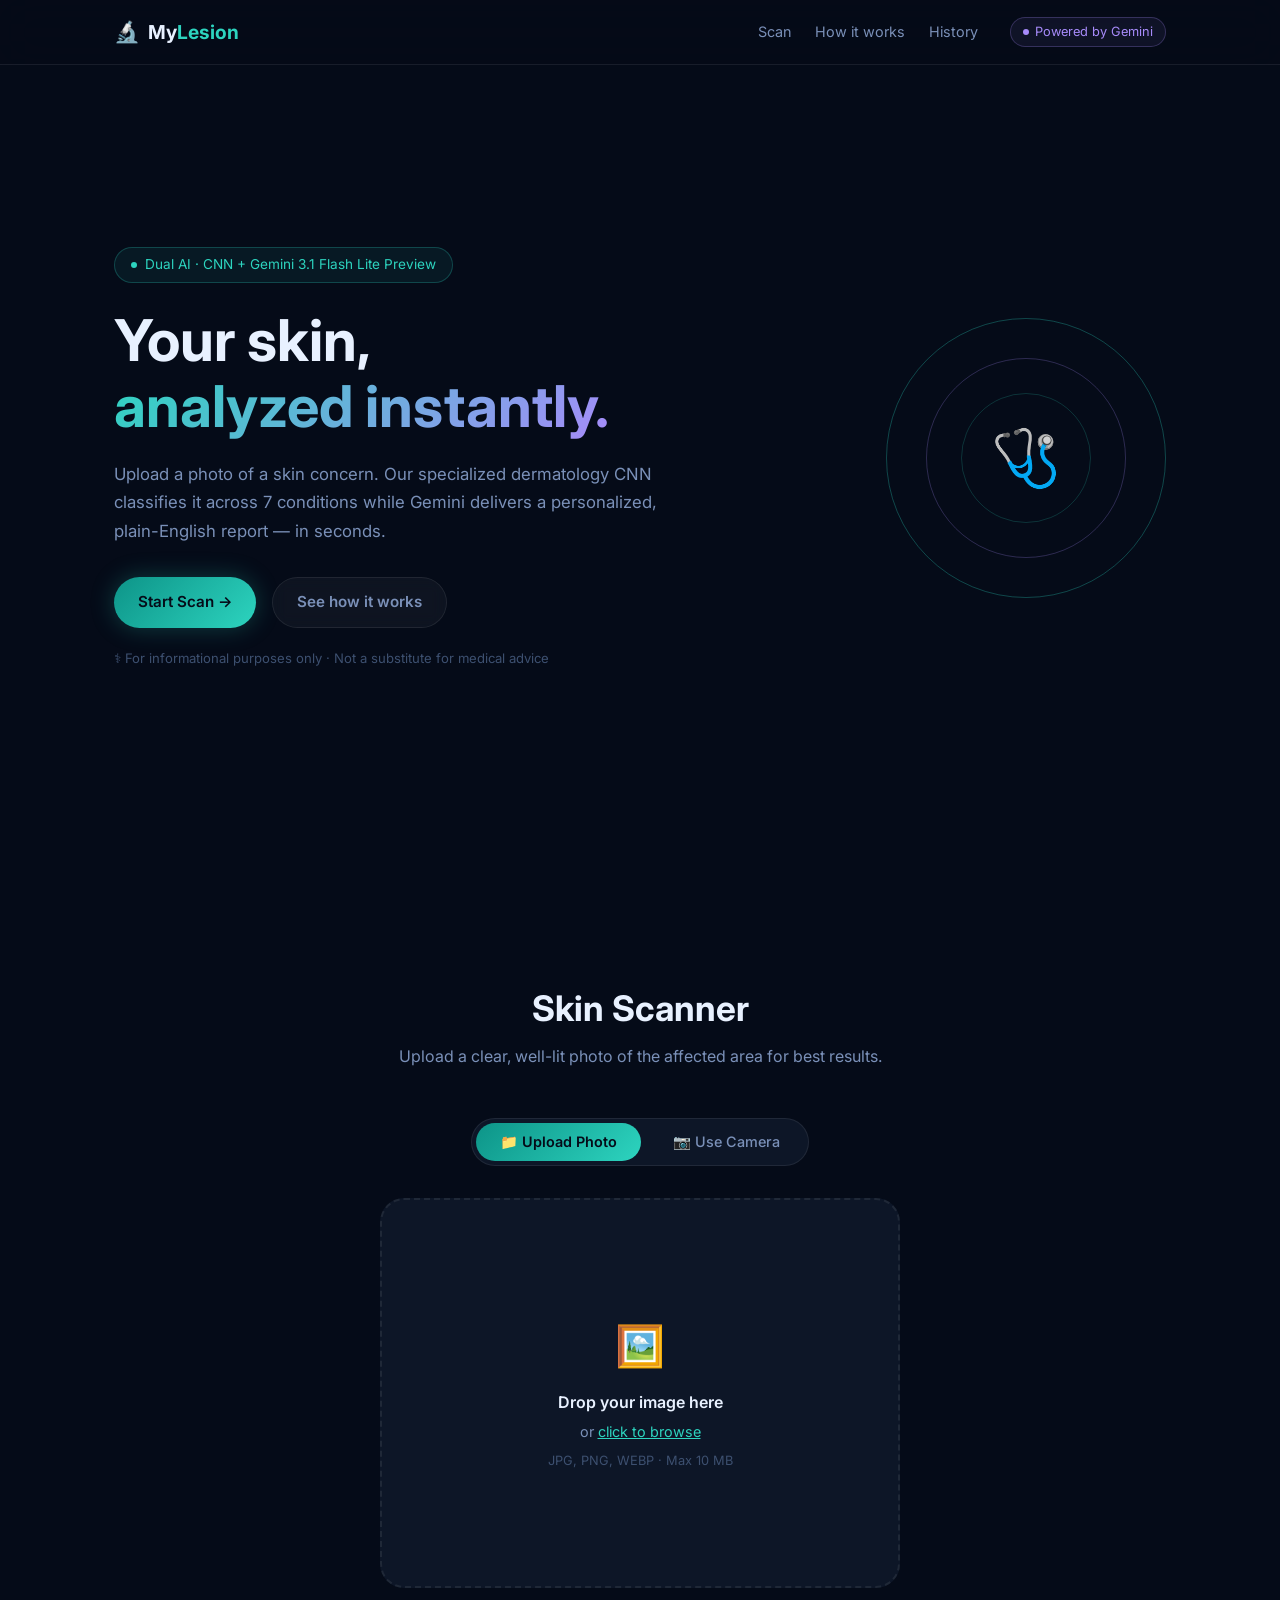
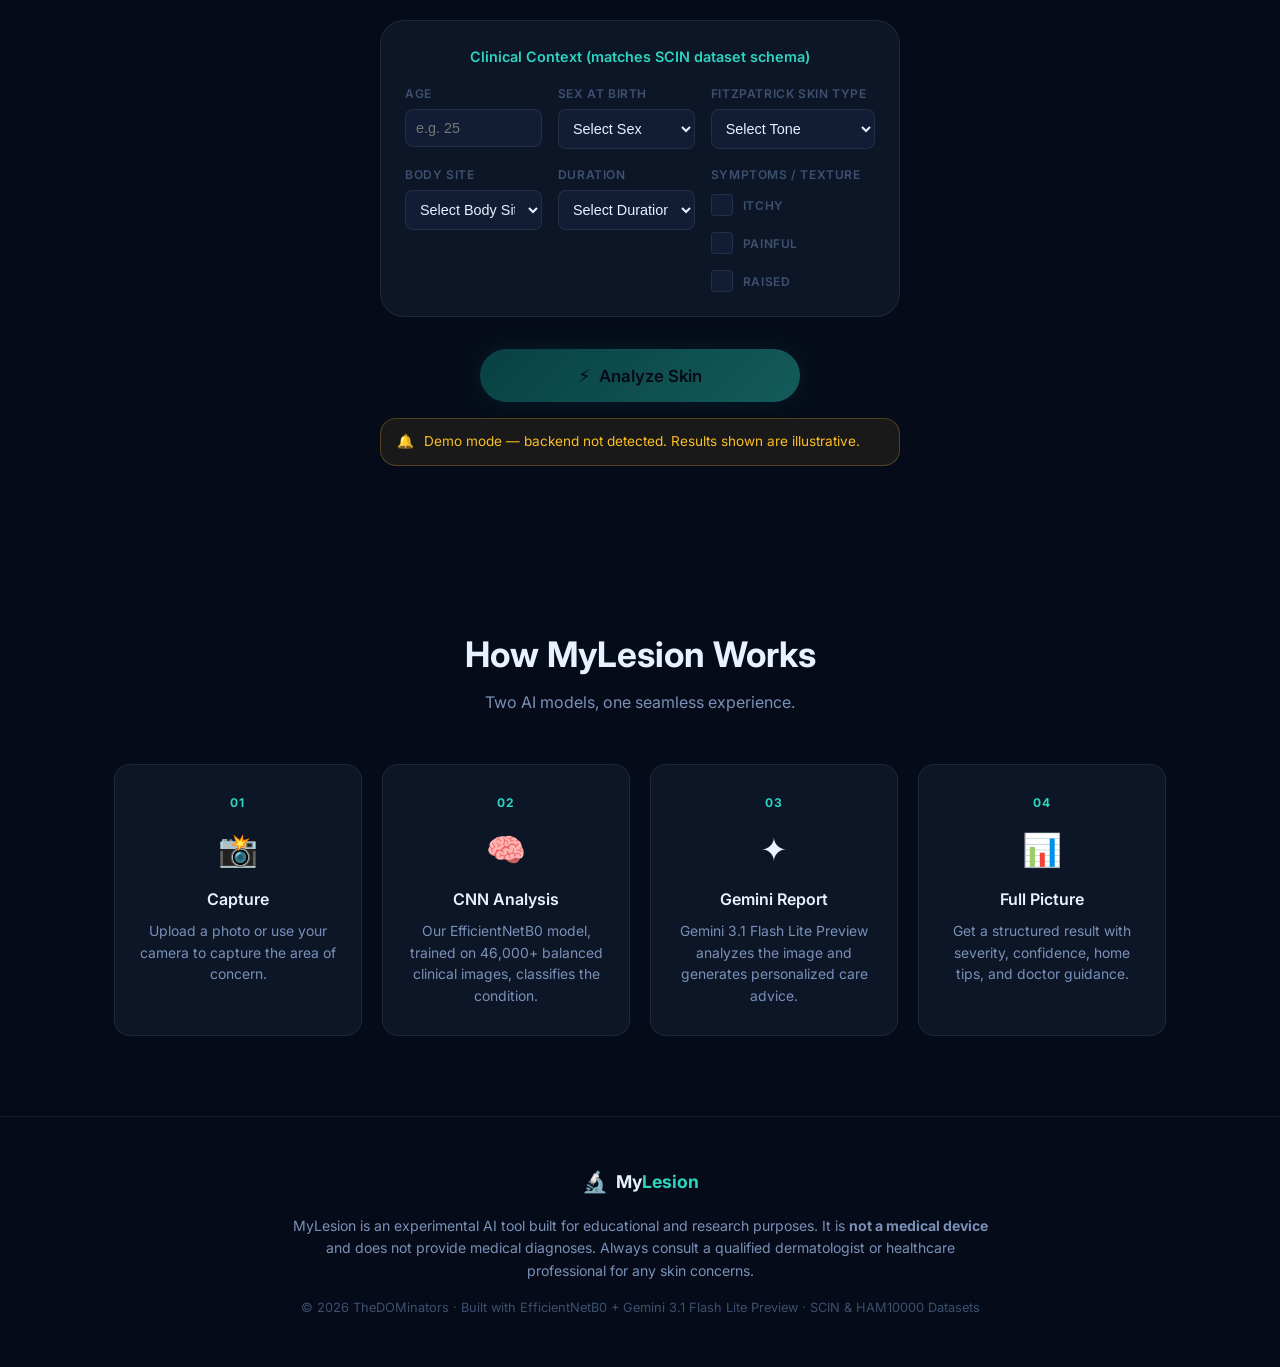
==== commit d0c0d6a9: "Changed front-end information" ====
--- a/docs/index.html
+++ b/docs/index.html
@@ -6,10 +6,10 @@
   <meta name="viewport" content="width=device-width, initial-scale=1.0" />
   <title>MyLesion — AI Skin Condition Analyzer</title>
   <meta name="description"
-    content="Upload a photo of a skin concern and get an instant dual-AI analysis powered by a specialized CNN and Gemini 2.0 Flash." />
+    content="Upload a photo of a skin concern and get an instant dual-AI analysis powered by a specialized CNN and Gemini 3.1 Flash Lite Preview." />
   <meta name="theme-color" content="#050b18" />
   <meta property="og:title" content="MyLesion — AI Skin Condition Analyzer" />
-  <meta property="og:description" content="Instant skin analysis powered by clinical AI + Gemini 3.." />
+  <meta property="og:description" content="Instant skin analysis powered by clinical AI + Gemini 3.1 Flash Lite Preview." />
   <link rel="preconnect" href="https://fonts.googleapis.com" />
   <link href="https://fonts.googleapis.com/css2?family=Inter:wght@300;400;500;600;700&display=swap" rel="stylesheet" />
   <link rel="stylesheet" href="https://cdnjs.cloudflare.com/ajax/libs/cropperjs/1.6.1/cropper.min.css" />
@@ -43,7 +43,7 @@
   <section id="hero">
     <div class="hero-content">
       <div class="hero-chip">
-        <span class="chip-dot"></span> Dual AI · CNN + Gemini 2.0 Flash
+        <span class="chip-dot"></span> Dual AI · CNN + Gemini 3.1 Flash Lite Preview
       </div>
       <h1 class="hero-title">
         Your skin,<br />
@@ -256,7 +256,7 @@
           <div class="card-label gemini-label">
             <span class="label-dot violet-dot"></span> Gemini AI Report
           </div>
-          <div class="gemini-model-badge">gemini-3.1-pro ✦</div>
+          <div class="gemini-model-badge">gemini-3.1-flash-lite ✦</div>
         </div>
         <div id="gemini-loader" class="card-loader">
           <div class="skeleton skeleton-title"></div>
@@ -328,13 +328,13 @@
         <div class="step-num">02</div>
         <div class="step-icon">🧠</div>
         <h3>CNN Analysis</h3>
-        <p>Our EfficientNetB0 model, trained on 10,000+ clinical images, classifies the condition.</p>
+        <p>Our EfficientNetB0 model, trained on 46,000+ balanced clinical images, classifies the condition.</p>
       </div>
       <div class="step-card">
         <div class="step-num">03</div>
         <div class="step-icon">✦</div>
         <h3>Gemini Report</h3>
-        <p>Gemini 2.0 Flash analyzes the image and generates personalized care advice.</p>
+        <p>Gemini 3.1 Flash Lite Preview analyzes the image and generates personalized care advice.</p>
       </div>
       <div class="step-card">
         <div class="step-num">04</div>
@@ -367,7 +367,7 @@
         It is <strong>not a medical device</strong> and does not provide medical diagnoses.
         Always consult a qualified dermatologist or healthcare professional for any skin concerns.
       </p>
-      <p class="footer-copy">© 2026 TheDOMinators · Built with EfficientNetB0 + Gemini 2.0 Flash · HAM10000 Dataset</p>
+      <p class="footer-copy">© 2026 TheDOMinators · Built with EfficientNetB0 + Gemini 3.1 Flash Lite Preview · SCIN & HAM10000 Datasets</p>
     </div>
   </footer>
 
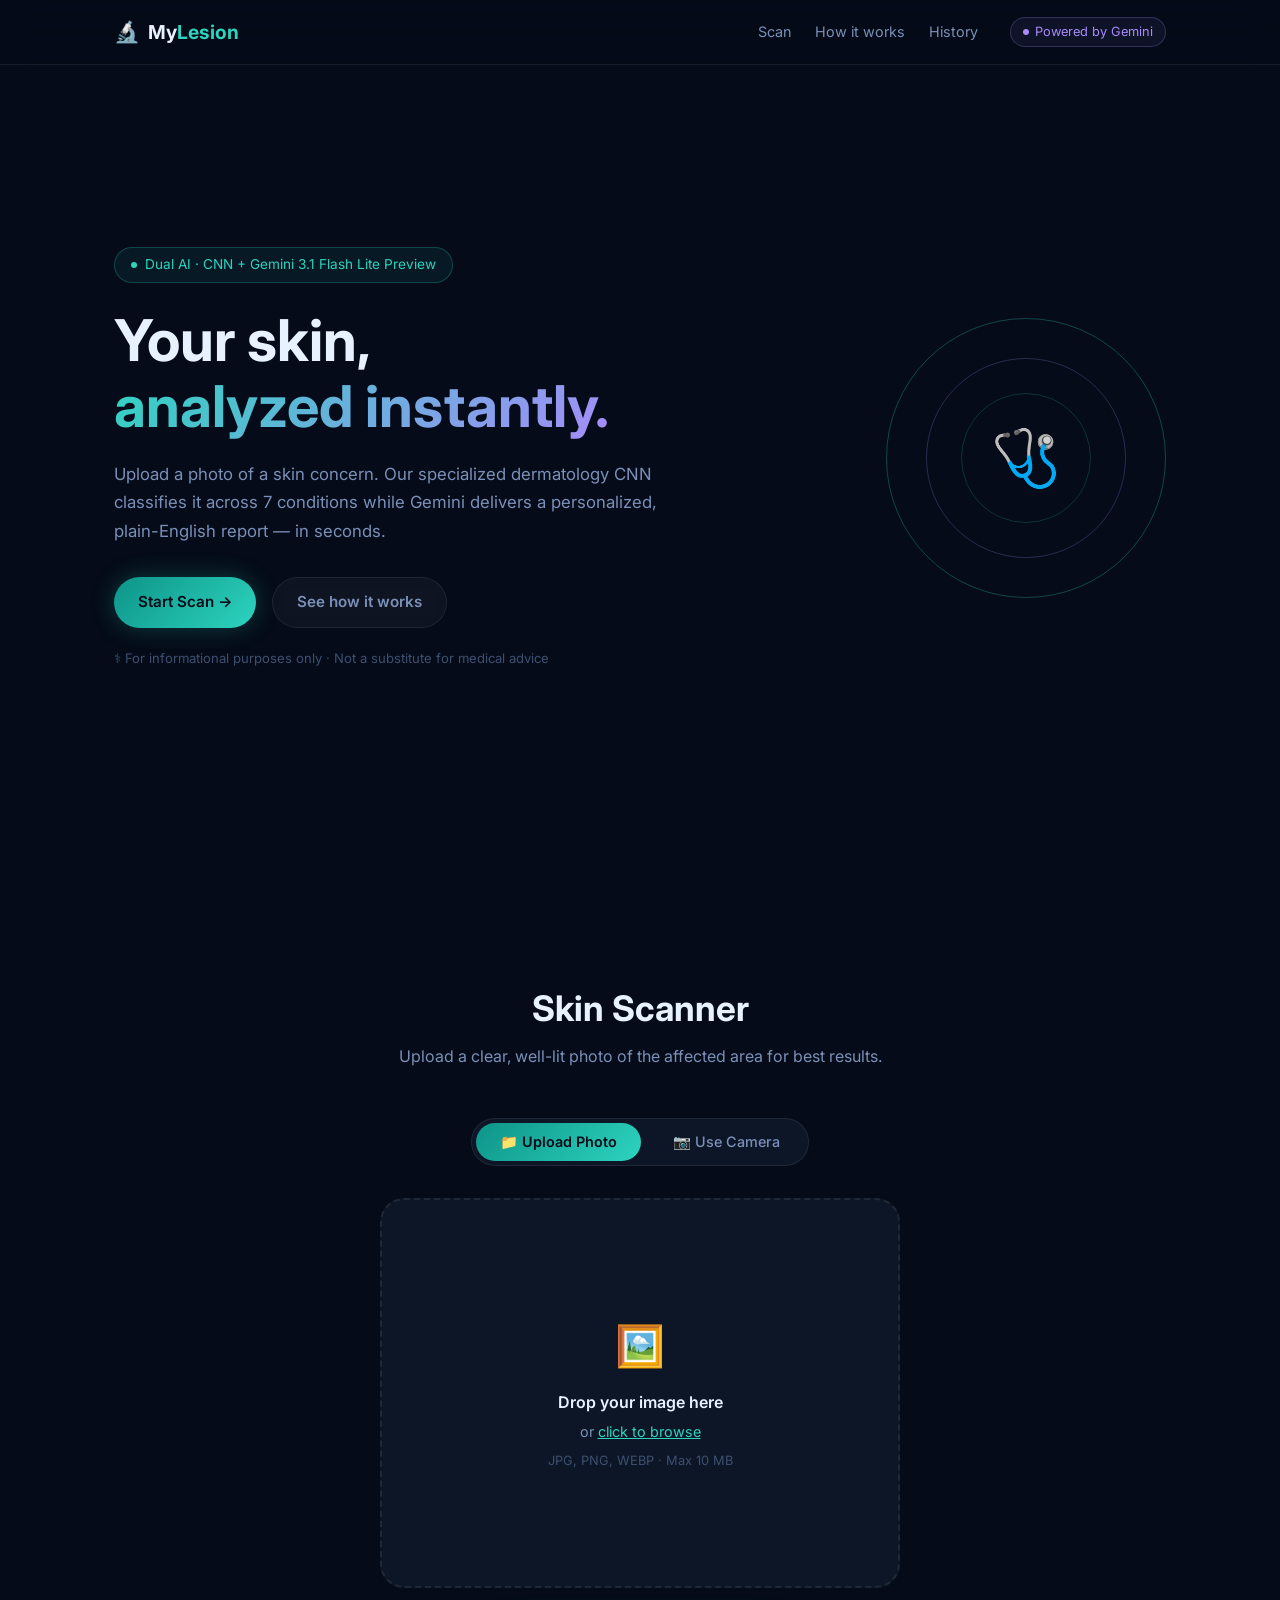
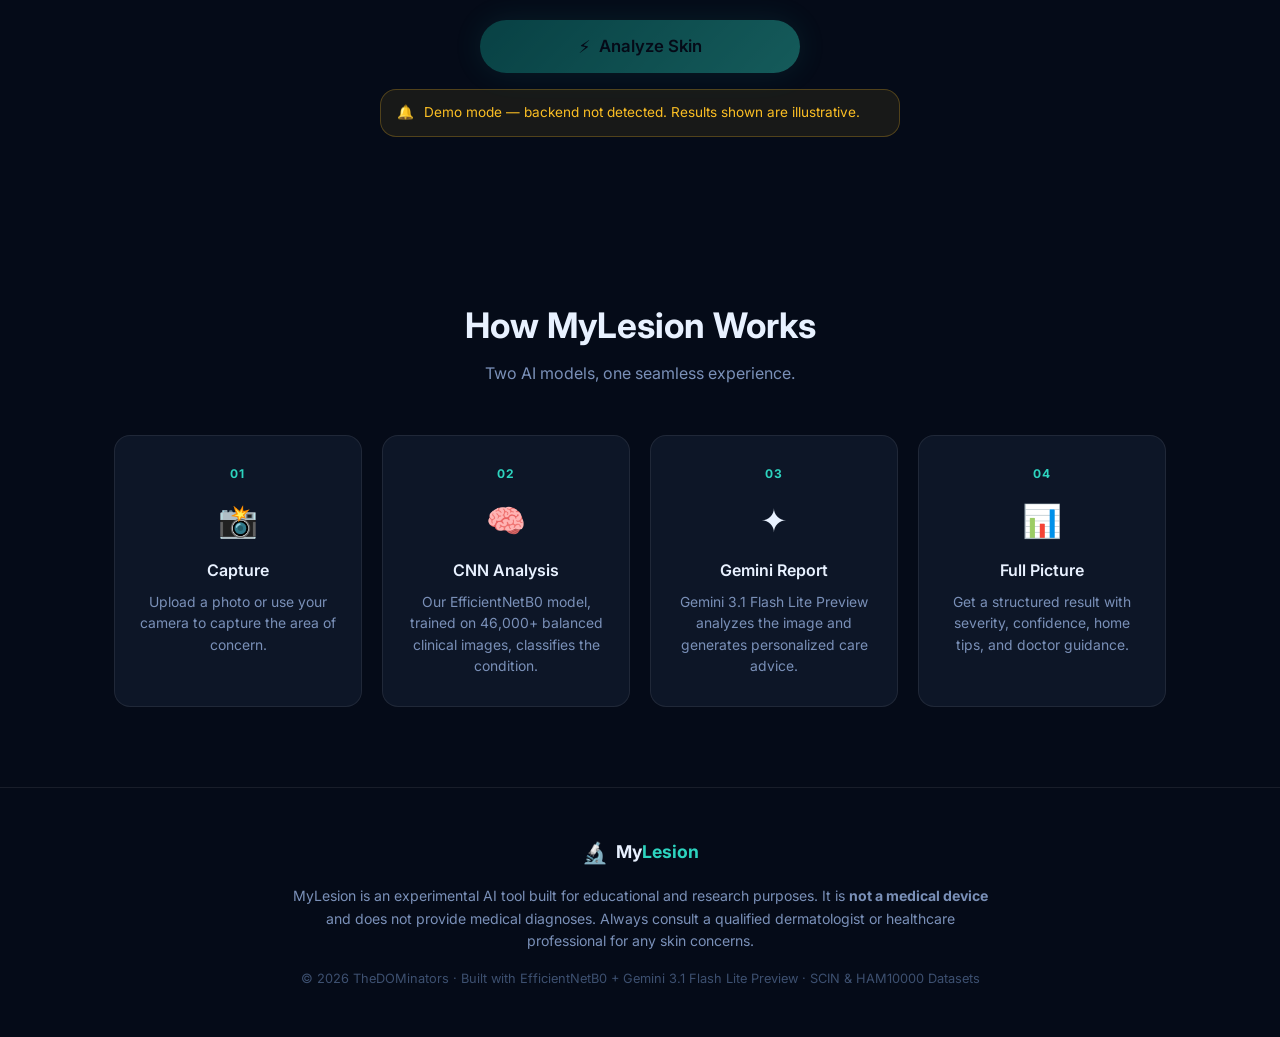
==== commit b22f1a44: "Removed unnecessary user input" ====
--- a/docs/index.html
+++ b/docs/index.html
@@ -119,70 +119,7 @@
       </div>
     </div>
 
-    <!-- Patient Details -->
-    <div id="patient-details" class="patient-details">
-      <p class="details-title">Clinical Context (matches SCIN dataset schema)</p>
-      <div class="details-grid">
-        <div class="input-group">
-          <label for="input-age">Age</label>
-          <input type="number" id="input-age" step="5" min="0" max="100" placeholder="e.g. 25" />
-        </div>
-        <div class="input-group">
-          <label for="input-gender">Sex at Birth</label>
-          <select id="input-gender">
-            <option value="">Select Sex</option>
-            <option value="male">Male</option>
-            <option value="female">Female</option>
-            <option value="other">Other / Unspecified</option>
-          </select>
-        </div>
-        <div class="input-group">
-          <label for="input-skin-type">Fitzpatrick Skin Type</label>
-          <select id="input-skin-type">
-            <option value="">Select Tone</option>
-            <option value="Type I">Type I (Pale, always burns)</option>
-            <option value="Type II">Type II (Fair, usually burns)</option>
-            <option value="Type III">Type III (Creamy, sometimes burns)</option>
-            <option value="Type IV">Type IV (Olive, rarely burns)</option>
-            <option value="Type V">Type V (Brown, very rarely burns)</option>
-            <option value="Type VI">Type VI (Black, never burns)</option>
-          </select>
-        </div>
-        <div class="input-group">
-          <label for="input-localization">Body Site</label>
-          <select id="input-localization">
-            <option value="">Select Body Site</option>
-            <option value="Face">Face</option>
-            <option value="Head / Neck">Head / Neck</option>
-            <option value="Chest / Abdomen">Chest / Abdomen</option>
-            <option value="Back">Back</option>
-            <option value="Arm / Hand">Arm / Hand</option>
-            <option value="Leg / Foot">Leg / Foot</option>
-            <option value="Genital / Groin">Genital / Groin</option>
-            <option value="Scalp">Scalp</option>
-            <option value="Trunk">Trunk (General)</option>
-          </select>
-        </div>
-        <div class="input-group">
-          <label for="input-duration">Duration</label>
-          <select id="input-duration">
-            <option value="">Select Duration</option>
-            <option value="Days">A few days</option>
-            <option value="Weeks">A few weeks</option>
-            <option value="Months">A few months</option>
-            <option value="Years">Years (Chronic)</option>
-          </select>
-        </div>
-        <div class="input-group checkboxes">
-          <label>Symptoms / Texture</label>
-          <div class="checkbox-row">
-            <label class="cb-label"><input type="checkbox" id="input-itchy" /> Itchy</label>
-            <label class="cb-label"><input type="checkbox" id="input-painful" /> Painful</label>
-            <label class="cb-label"><input type="checkbox" id="input-raised" /> Raised</label>
-          </div>
-        </div>
-      </div>
-    </div>
+
 
     <!-- Analyze button -->
     <div class="scan-actions">
--- a/docs/style.css
+++ b/docs/style.css
@@ -490,16 +490,36 @@
 
 .drop-zone.scanning .drop-zone-ring {
   border-color: var(--teal);
-  animation: scan-spin 1.5s linear infinite;
-  background: conic-gradient(from 0deg, var(--teal) 0%, transparent 60%);
-  -webkit-mask: padding-box, padding-box;
-  mask: padding-box, padding-box;
-}
-
-@keyframes scan-spin {
-  to {
-    transform: rotate(360deg);
-  }
+  background: rgba(45, 212, 191, 0.03);
+  overflow: hidden;
+  animation: border-pulse 2s ease-in-out infinite;
+}
+
+/* The Scanning Line */
+.drop-zone.scanning .drop-zone-ring::before {
+  content: '';
+  position: absolute;
+  top: 0;
+  left: 0;
+  width: 100%;
+  height: 3px;
+  background: var(--teal);
+  box-shadow: 0 0 20px var(--teal), 0 0 40px var(--teal);
+  animation: scan-move 2.5s ease-in-out infinite;
+  z-index: 10;
+}
+
+@keyframes scan-move {
+  0% { top: 0%; opacity: 0; }
+  10% { opacity: 1; }
+  50% { top: 100%; }
+  90% { opacity: 1; }
+  100% { top: 0%; opacity: 0; }
+}
+
+@keyframes border-pulse {
+  0%, 100% { border-color: var(--teal); box-shadow: 0 0 10px var(--teal-glow); }
+  50% { border-color: var(--teal-d); box-shadow: 0 0 25px var(--teal-glow); }
 }
 
 .drop-zone-inner {
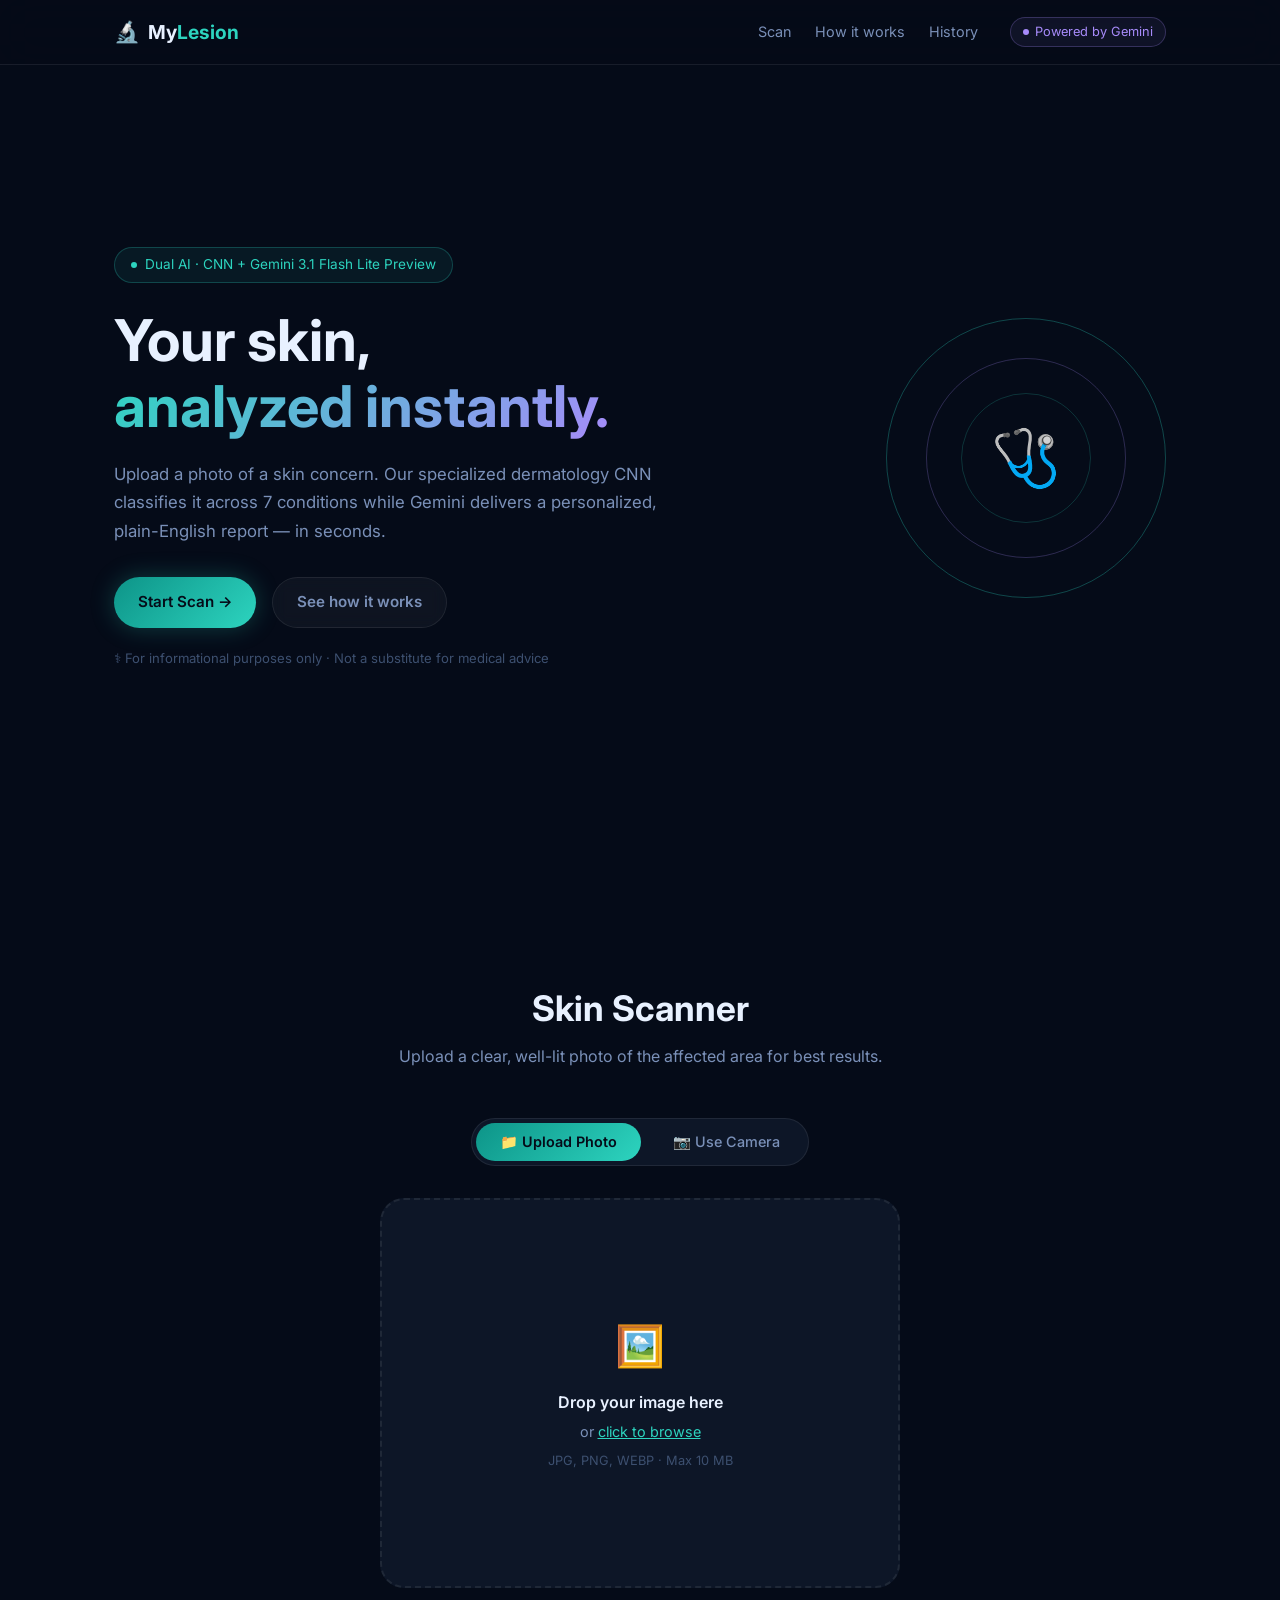
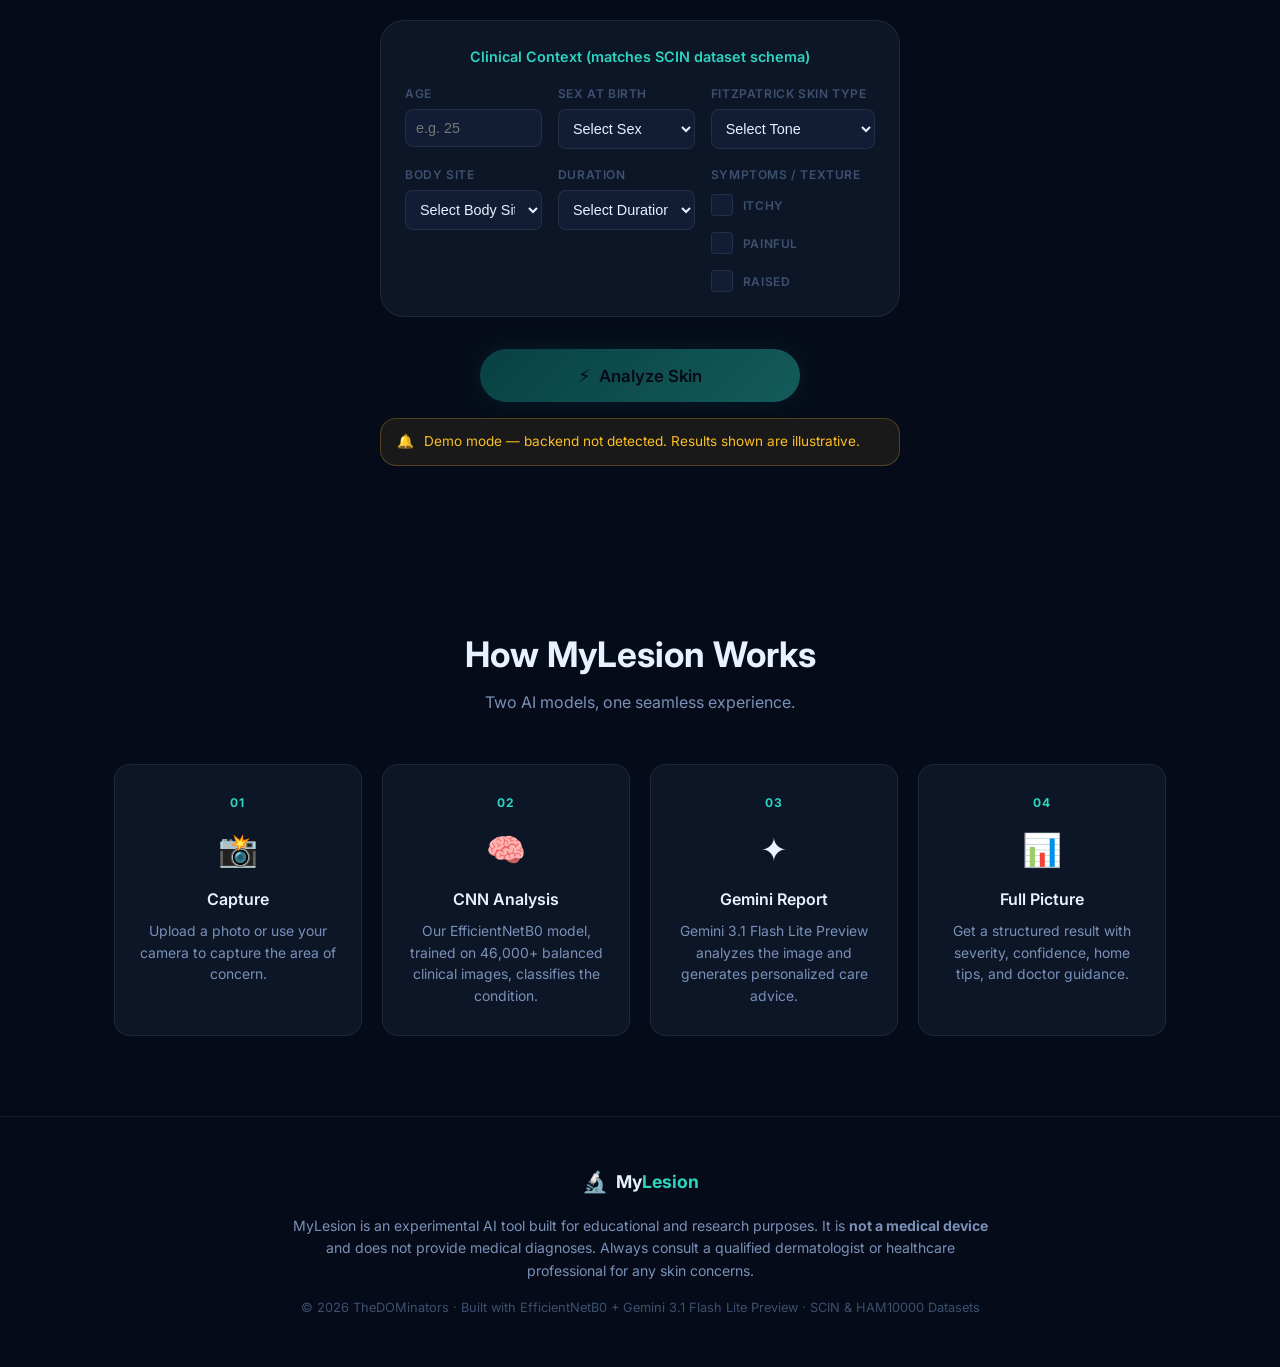
==== commit 2476fe60: "Revert "Removed unnecessary user input" This reverts commit b22f1a44d5867483f9d2c7f03c1719d367fb01dd" ====
--- a/docs/index.html
+++ b/docs/index.html
@@ -119,7 +119,70 @@
       </div>
     </div>
 
-
+    <!-- Patient Details -->
+    <div id="patient-details" class="patient-details">
+      <p class="details-title">Clinical Context (matches SCIN dataset schema)</p>
+      <div class="details-grid">
+        <div class="input-group">
+          <label for="input-age">Age</label>
+          <input type="number" id="input-age" step="5" min="0" max="100" placeholder="e.g. 25" />
+        </div>
+        <div class="input-group">
+          <label for="input-gender">Sex at Birth</label>
+          <select id="input-gender">
+            <option value="">Select Sex</option>
+            <option value="male">Male</option>
+            <option value="female">Female</option>
+            <option value="other">Other / Unspecified</option>
+          </select>
+        </div>
+        <div class="input-group">
+          <label for="input-skin-type">Fitzpatrick Skin Type</label>
+          <select id="input-skin-type">
+            <option value="">Select Tone</option>
+            <option value="Type I">Type I (Pale, always burns)</option>
+            <option value="Type II">Type II (Fair, usually burns)</option>
+            <option value="Type III">Type III (Creamy, sometimes burns)</option>
+            <option value="Type IV">Type IV (Olive, rarely burns)</option>
+            <option value="Type V">Type V (Brown, very rarely burns)</option>
+            <option value="Type VI">Type VI (Black, never burns)</option>
+          </select>
+        </div>
+        <div class="input-group">
+          <label for="input-localization">Body Site</label>
+          <select id="input-localization">
+            <option value="">Select Body Site</option>
+            <option value="Face">Face</option>
+            <option value="Head / Neck">Head / Neck</option>
+            <option value="Chest / Abdomen">Chest / Abdomen</option>
+            <option value="Back">Back</option>
+            <option value="Arm / Hand">Arm / Hand</option>
+            <option value="Leg / Foot">Leg / Foot</option>
+            <option value="Genital / Groin">Genital / Groin</option>
+            <option value="Scalp">Scalp</option>
+            <option value="Trunk">Trunk (General)</option>
+          </select>
+        </div>
+        <div class="input-group">
+          <label for="input-duration">Duration</label>
+          <select id="input-duration">
+            <option value="">Select Duration</option>
+            <option value="Days">A few days</option>
+            <option value="Weeks">A few weeks</option>
+            <option value="Months">A few months</option>
+            <option value="Years">Years (Chronic)</option>
+          </select>
+        </div>
+        <div class="input-group checkboxes">
+          <label>Symptoms / Texture</label>
+          <div class="checkbox-row">
+            <label class="cb-label"><input type="checkbox" id="input-itchy" /> Itchy</label>
+            <label class="cb-label"><input type="checkbox" id="input-painful" /> Painful</label>
+            <label class="cb-label"><input type="checkbox" id="input-raised" /> Raised</label>
+          </div>
+        </div>
+      </div>
+    </div>
 
     <!-- Analyze button -->
     <div class="scan-actions">
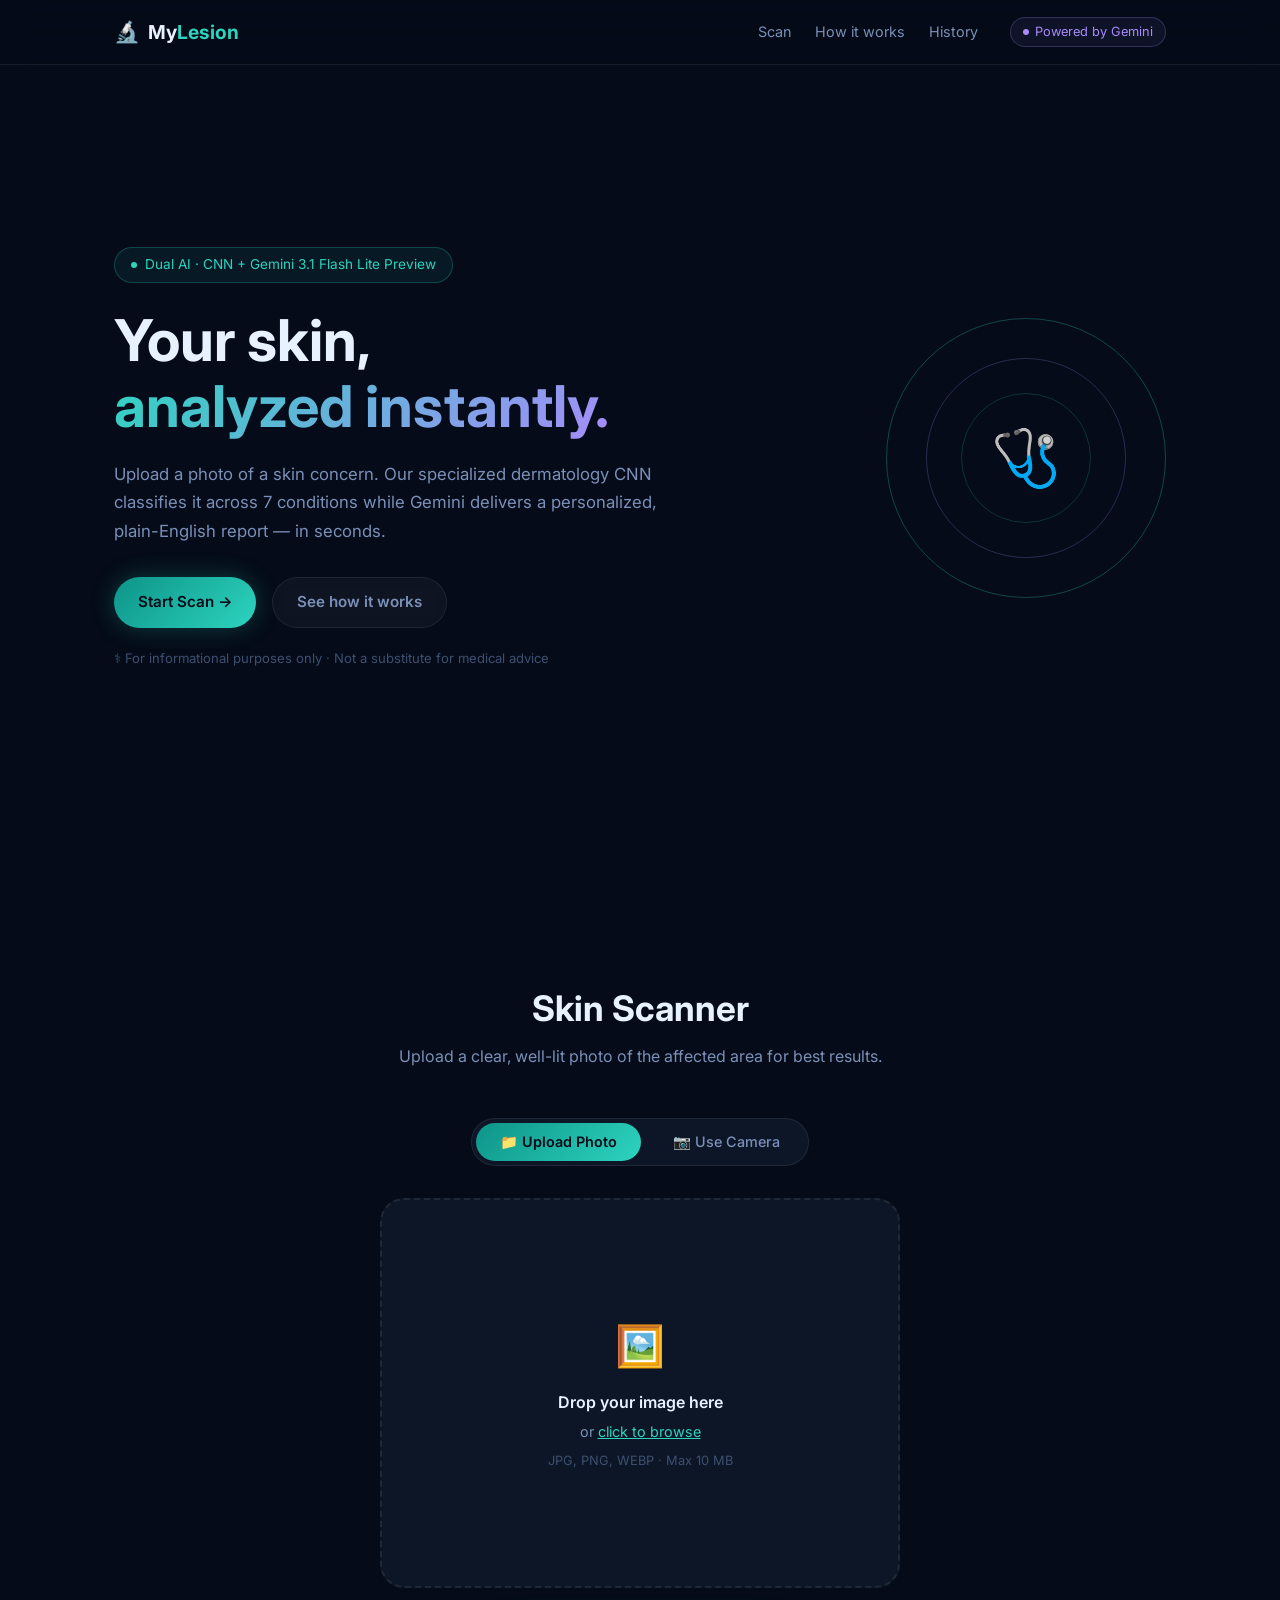
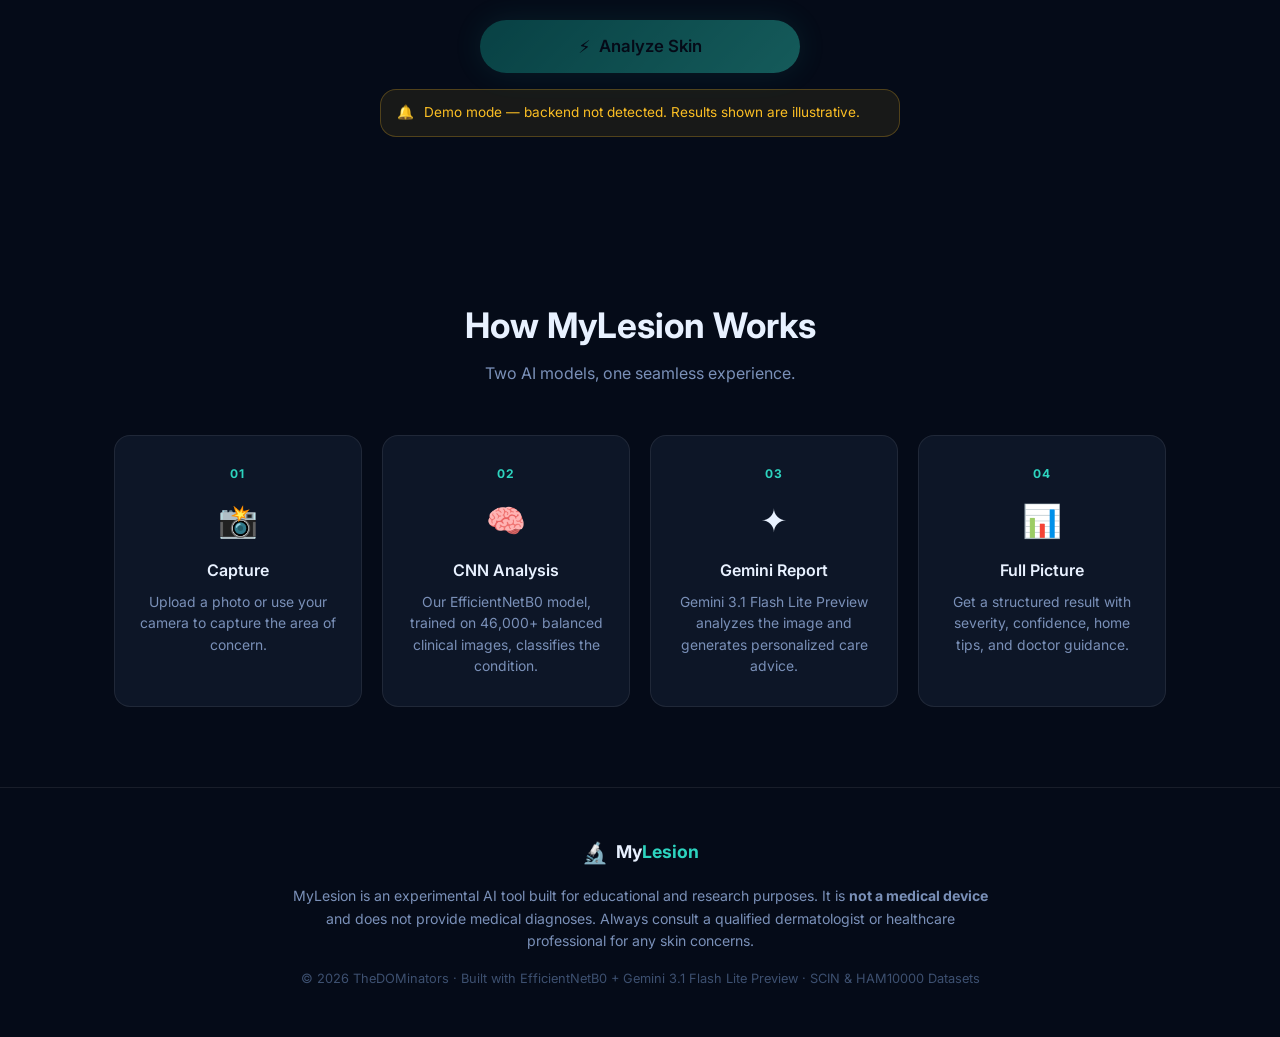
==== commit a68054b2: "made changes to metadata" ====
--- a/docs/index.html
+++ b/docs/index.html
@@ -119,70 +119,7 @@
       </div>
     </div>
 
-    <!-- Patient Details -->
-    <div id="patient-details" class="patient-details">
-      <p class="details-title">Clinical Context (matches SCIN dataset schema)</p>
-      <div class="details-grid">
-        <div class="input-group">
-          <label for="input-age">Age</label>
-          <input type="number" id="input-age" step="5" min="0" max="100" placeholder="e.g. 25" />
-        </div>
-        <div class="input-group">
-          <label for="input-gender">Sex at Birth</label>
-          <select id="input-gender">
-            <option value="">Select Sex</option>
-            <option value="male">Male</option>
-            <option value="female">Female</option>
-            <option value="other">Other / Unspecified</option>
-          </select>
-        </div>
-        <div class="input-group">
-          <label for="input-skin-type">Fitzpatrick Skin Type</label>
-          <select id="input-skin-type">
-            <option value="">Select Tone</option>
-            <option value="Type I">Type I (Pale, always burns)</option>
-            <option value="Type II">Type II (Fair, usually burns)</option>
-            <option value="Type III">Type III (Creamy, sometimes burns)</option>
-            <option value="Type IV">Type IV (Olive, rarely burns)</option>
-            <option value="Type V">Type V (Brown, very rarely burns)</option>
-            <option value="Type VI">Type VI (Black, never burns)</option>
-          </select>
-        </div>
-        <div class="input-group">
-          <label for="input-localization">Body Site</label>
-          <select id="input-localization">
-            <option value="">Select Body Site</option>
-            <option value="Face">Face</option>
-            <option value="Head / Neck">Head / Neck</option>
-            <option value="Chest / Abdomen">Chest / Abdomen</option>
-            <option value="Back">Back</option>
-            <option value="Arm / Hand">Arm / Hand</option>
-            <option value="Leg / Foot">Leg / Foot</option>
-            <option value="Genital / Groin">Genital / Groin</option>
-            <option value="Scalp">Scalp</option>
-            <option value="Trunk">Trunk (General)</option>
-          </select>
-        </div>
-        <div class="input-group">
-          <label for="input-duration">Duration</label>
-          <select id="input-duration">
-            <option value="">Select Duration</option>
-            <option value="Days">A few days</option>
-            <option value="Weeks">A few weeks</option>
-            <option value="Months">A few months</option>
-            <option value="Years">Years (Chronic)</option>
-          </select>
-        </div>
-        <div class="input-group checkboxes">
-          <label>Symptoms / Texture</label>
-          <div class="checkbox-row">
-            <label class="cb-label"><input type="checkbox" id="input-itchy" /> Itchy</label>
-            <label class="cb-label"><input type="checkbox" id="input-painful" /> Painful</label>
-            <label class="cb-label"><input type="checkbox" id="input-raised" /> Raised</label>
-          </div>
-        </div>
-      </div>
-    </div>
+
 
     <!-- Analyze button -->
     <div class="scan-actions">
